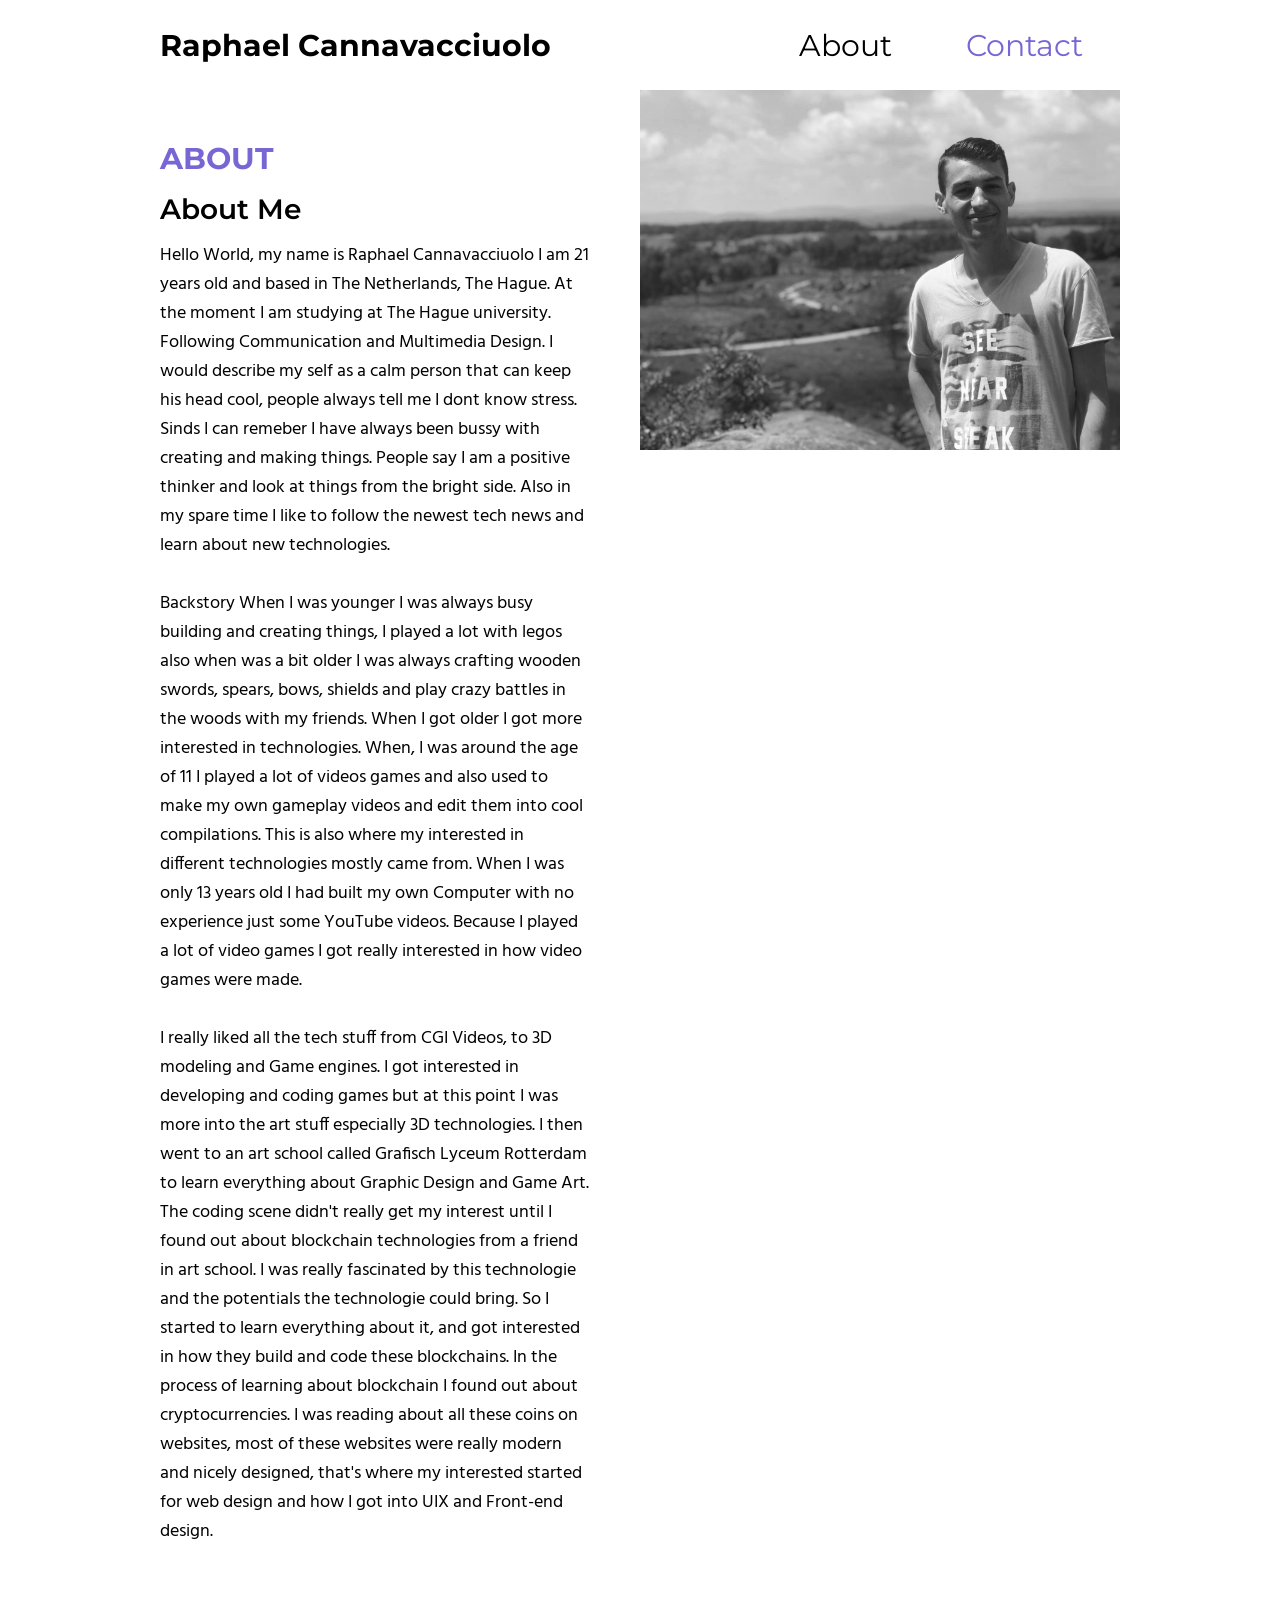
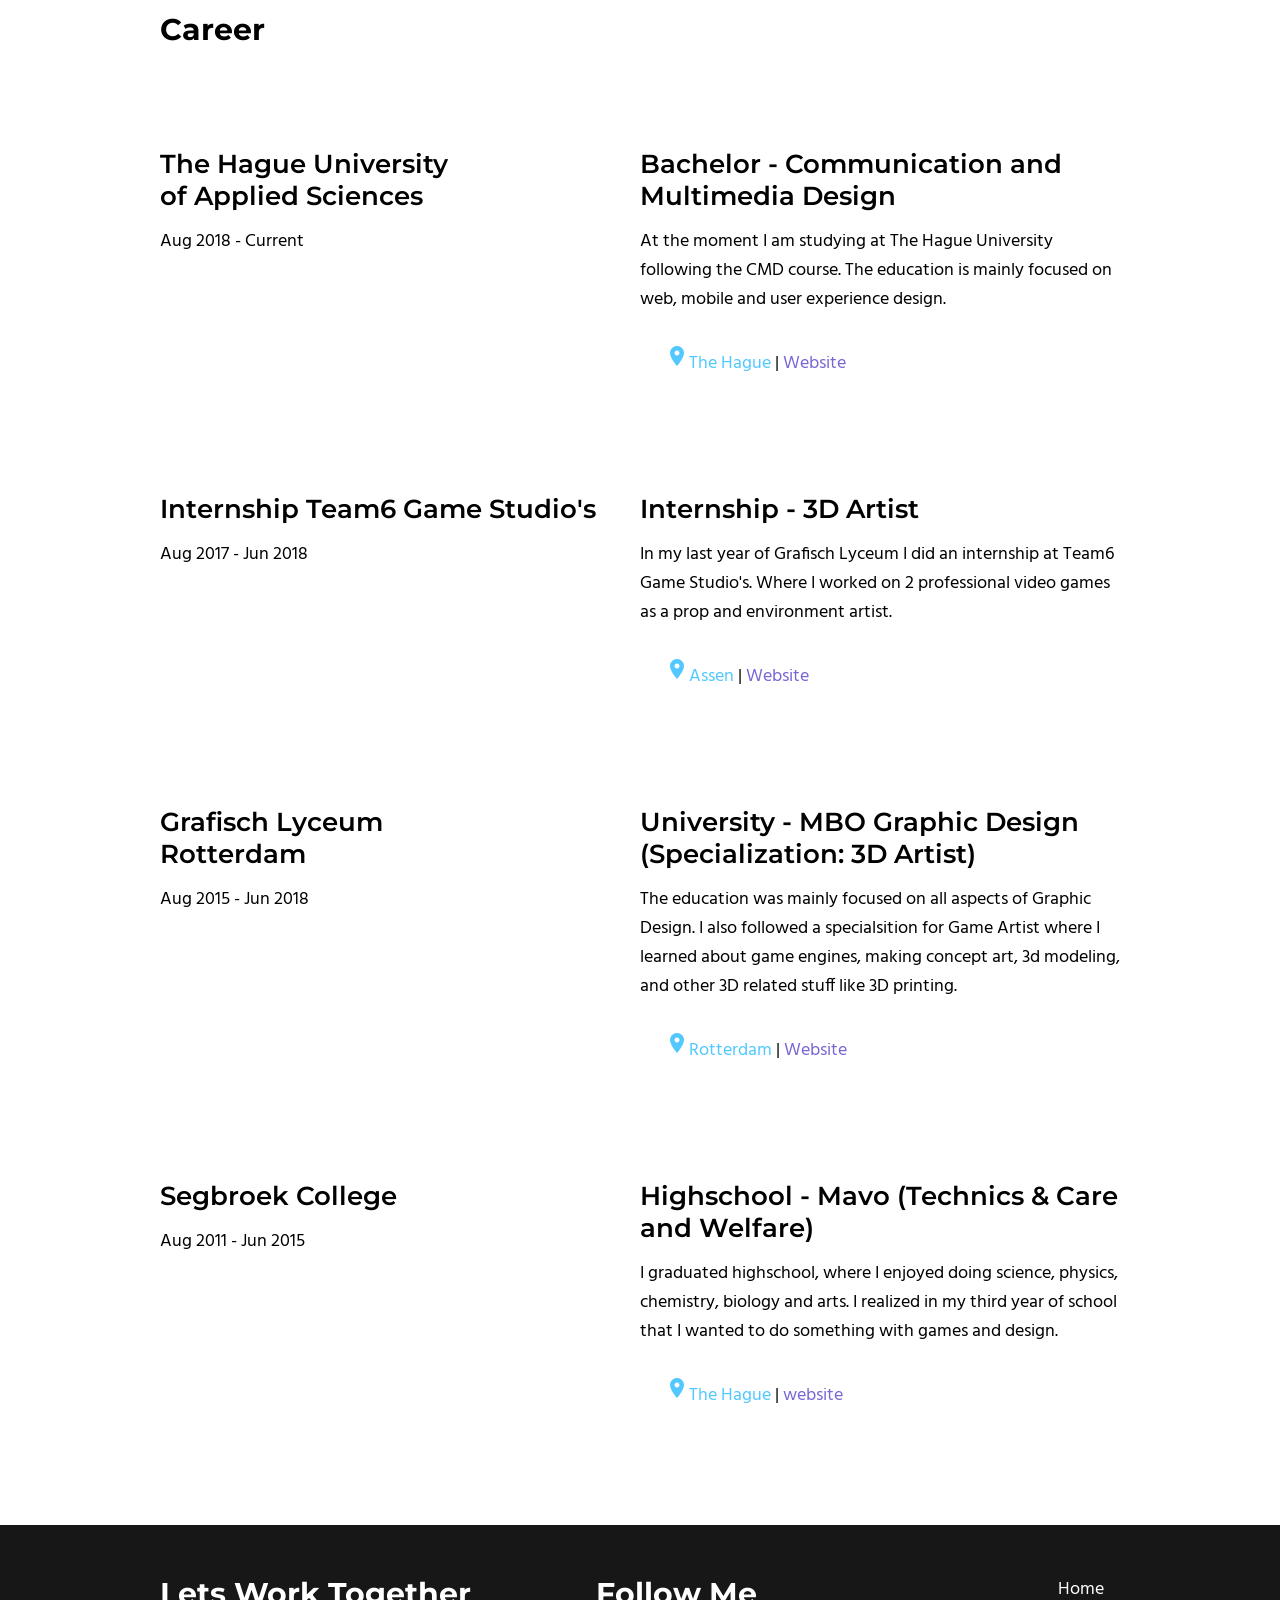
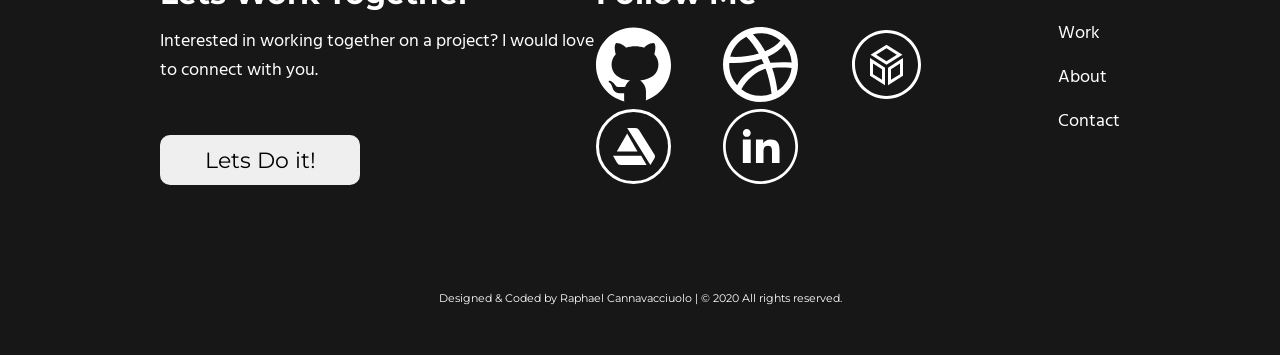
==== about.html @ 2ad9cbbb "adding alt img text seo" ====
<!DOCTYPE html>
<html lang="en">
  <head>
    <meta charset="UTF-8" />
    <meta name="viewport" content="width=device-width, initial-scale=1.0" />
    <title>About Me</title>
    <link rel="stylesheet" type="text/css" href="home.css" />
    <link
      href="https://fonts.googleapis.com/icon?family=Material+Icons"
      rel="stylesheet"
    />
  </head>
  <body>
    <div class="content">
      <!-- Header Section -->
      <header>
        <nav class="main-nav">
          <div class="logo">
            <h1><a href="index.html">Raphael Cannavacciuolo</a></h1>
          </div>
          <ul class="nav-links">
            <li><a href="work.html" hidden>Work</a></li>
            <li><a href="about.html">About</a></li>
            <li><a class="pcolor" href="contact.html">Contact</a></li>
          </ul>
          <div class="burger">
            <div class="line1"></div>
            <div class="line2"></div>
            <div class="line3"></div>
          </div>
        </nav>
      </header>
      <main id="about">
        <section class="project">
          <div class="project-container">
            <div class="b1 project-info">
              <h2 class="pcolor">ABOUT</h2>
              <h3>About Me</h3>
              <p>
                Hello World, my name is Raphael Cannavacciuolo I am 21 years old
                and based in The Netherlands, The Hague. At the moment I am
                studying at The Hague university. Following Communication and
                Multimedia Design. I would describe my self as a calm person
                that can keep his head cool, people always tell me I dont know
                stress. Sinds I can remeber I have always been bussy with
                creating and making things. People say I am a positive thinker
                and look at things from the bright side. Also in my spare time I
                like to follow the newest tech news and learn about new
                technologies.<br />
                <br />
                Backstory When I was younger I was always busy building and
                creating things, I played a lot with legos also when was a bit
                older I was always crafting wooden swords, spears, bows, shields
                and play crazy battles in the woods with my friends. When I got
                older I got more interested in technologies. When, I was around
                the age of 11 I played a lot of videos games and also used to
                make my own gameplay videos and edit them into cool
                compilations. This is also where my interested in different
                technologies mostly came from. When I was only 13 years old I
                had built my own Computer with no experience just some YouTube
                videos. Because I played a lot of video games I got really
                interested in how video games were made.<br />
                <br />
                I really liked all the tech stuff from CGI Videos, to 3D
                modeling and Game engines. I got interested in developing and
                coding games but at this point I was more into the art stuff
                especially 3D technologies. I then went to an art school called
                Grafisch Lyceum Rotterdam to learn everything about Graphic
                Design and Game Art. The coding scene didn't really get my
                interest until I found out about blockchain technologies from a
                friend in art school. I was really fascinated by this
                technologie and the potentials the technologie could bring. So I
                started to learn everything about it, and got interested in how
                they build and code these blockchains. In the process of
                learning about blockchain I found out about cryptocurrencies. I
                was reading about all these coins on websites, most of these
                websites were really modern and nicely designed, that's where my
                interested started for web design and how I got into UIX and
                Front-end design.
              </p>
            </div>
            <div class="b2">
              <img
                class="project-img"
                src="Images/portfolio_img.jpeg"
                alt="black and white image young men standing in nature"
              />
            </div>
            <div class="b3 project-info">
              <h2 class="h2-career">Career</h2>
            </div>
            <div class="b0"></div>

            <div class="career-box">
              <h4>
                The Hague University<br />
                of Applied Sciences
              </h4>
              <p>Aug 2018 - Current</p>
            </div>

            <div class="career-box">
              <h4>Bachelor - Communication and Multimedia Design</h4>
              <p>
                At the moment I am studying at The Hague University following
                the CMD course. The education is mainly focused on web, mobile
                and user experience design.
              </p>
              <p>
                <span class="career-location"
                  ><i class="medium material-icons">location_on</i>The
                  Hague</span
                >
                |
                <a
                  href="https://www.thehagueuniversity.com/"
                  class="career-links"
                  >Website</a
                >
              </p>
            </div>

            <div class="career-box">
              <h4>
                Internship Team6 Game Studio's
              </h4>
              <p>Aug 2017 - Jun 2018</p>
            </div>

            <div class="career-box">
              <h4>Internship - 3D Artist</h4>
              <p>
                In my last year of Grafisch Lyceum I did an internship at Team6
                Game Studio's. Where I worked on 2 professional video games as a
                prop and environment artist.
              </p>
              <p>
                <span class="career-location"
                  ><i class="medium material-icons">location_on</i>Assen</span
                >
                |
                <a href="http://web.team6-games.com/site/" class="career-links"
                  >Website</a
                >
              </p>
            </div>

            <div class="career-box">
              <h4>
                Grafisch Lyceum<br />
                Rotterdam
              </h4>
              <p>Aug 2015 - Jun 2018</p>
            </div>

            <div class="career-box">
              <h4>
                University - MBO Graphic Design (Specialization: 3D Artist)
              </h4>
              <p>
                The education was mainly focused on all aspects of Graphic
                Design. I also followed a specialsition for Game Artist where I
                learned about game engines, making concept art, 3d modeling, and
                other 3D related stuff like 3D printing.
              </p>
              <p>
                <span class="career-location"
                  ><i class="medium material-icons">location_on</i
                  >Rotterdam</span
                >
                |
                <a href="https://www.glr.nl/" class="career-links">Website</a>
              </p>
            </div>

            <div class="career-box">
              <h4>
                Segbroek College
              </h4>
              <p>Aug 2011 - Jun 2015</p>
            </div>

            <div class="career-box">
              <h4>Highschool - Mavo (Technics & Care and Welfare)</h4>
              <p>
                I graduated highschool, where I enjoyed doing science, physics,
                chemistry, biology and arts. I realized in my third year of
                school that I wanted to do something with games and design.
              </p>
              <p>
                <span class="career-location"
                  ><i class="medium material-icons">location_on</i>The
                  Hague</span
                >
                |
                <a href="https://www.segbroek.nl/" class="career-links"
                  >website</a
                >
              </p>
            </div>
          </div>
        </section>
      </main>
    </div>
    <!-- Footer Section -->
    <footer>
      <div class="footer-container">
        <div class="footer-contact ftbox">
          <h2>Lets Work Together</h2>
          <p>
            Interested in working together on a project? I would love to connect
            with you.
          </p>
          <a href="contact.html"
            ><button class="footer-btn">Lets Do it!</button></a
          >
        </div>

        <div class="footer-socials ftbox">
          <h2 class="h2-margin-ft">Follow Me</h2>
          <a href="https://github.com/Qurka"
            ><img
              src="Images/Icons/github-1.svg"
              alt="black cat github icon round white outline "
          /></a>
          <a href="https://dribbble.com/qurka"
            ><img
              src="Images/Icons/dribbble-icon.svg"
              alt="basketball dribble icon round white "
          /></a>
          <a href="https://sketchfab.com/Qurka"
            ><img
              src="Images/Icons/sketchfab.svg"
              alt="three dimensional cube sketchfab icon round white"
          /></a>
          <a href="https://www.artstation.com/raphaelcannavacciuolo"
            ><img
              src="Images/Icons/artstation-circkel.svg"
              alt="triangle artstaion icon round white"
          /></a>
          <a href="https://www.linkedin.com/in/raphael-c-0a0646143/"
            ><img
              src="Images/Icons/linkedin-round-line.svg"
              alt="linkdin icon round white"
          /></a>
        </div>

        <nav class="footer-nav ftbox">
          <ul class="nav-links-footer">
            <li><a href="index.html">Home</a></li>
            <li><a href="work.html">Work</a></li>
            <li><a href="about.html">About</a></li>
            <li><a href="contact.html">Contact</a></li>
          </ul>
        </nav>
      </div>
      <div class="footer-bottom">
        <span class="credit"
          >Designed & Coded by Raphael Cannavacciuolo | © 2020 All rights
          reserved.</span
        >
      </div>
    </footer>
    <script src="script.js"></script>
  </body>
</html>
---- home.css ----
/* Typography */
@import url("https://fonts.googleapis.com/css2?family=Montserrat:wght@600;700&display=swap");
@import url("https://fonts.googleapis.com/css2?family=Hind&display=swap");

/* Main Styles */
* {
  font-size: 62.5%;
  margin: 0;
  padding: 0;
  box-sizing: border-box;
}

h1 {
  font-size: 4.8rem;
  font-family: "Montserrat";
  font-weight: bold;
}

h2 {
  font-size: 3rem;
  font-family: "Montserrat";
  font-weight: bold;
}

h3 {
  font-size: 2.8rem;
  margin-top: 1.5rem;
  font-family: "Montserrat";
  font-weight: 600;
}

h4 {
  font-size: 2.6rem;
  font-family: "Montserrat";
  font-weight: 600;
}

h5 {
  font-size: 2.4rem;
  font-family: "Hind";
  font-weight: 600;
}

p {
  font-size: 1.8rem;
  font-family: "Hind";
  margin-top: 1.5rem;
  padding-bottom: 5rem;
}

a {
  font-size: 3rem;
  text-decoration: none;
  color: black;
}

li {
  font-size: 1.8rem;
  list-style: none;
  margin: 1.5rem 0;
}

.content {
  width: 75%;
  margin: auto;
}

.pcolor {
  color: #7866d5;
}

.under-title {
  font-family: "Hind";
  font-size: 2.6rem;
  font-weight: normal;
}
/* Icons */
.tiny {
  font-size: 1rem;
}

.small {
  font-size: 2rem;
}

.medium {
  font-size: 4rem;
}

.large {
  font-size: 6rem;
}

i {
  margin: 0 0 0 2.5rem;
}

.section-title {
  text-align: center;
  color: #7866d5;
  margin-bottom: 5rem;
}

.btn-on {
  cursor: pointer;
}

.btn-off {
  opacity: 0.5;
}
/* CSS Grid boxes */
.box0 {
  grid-area: nav;
}

.box1 {
  grid-area: intro;
  display: flex;
  flex-direction: column;
  justify-content: center;
  height: 80vh;
}

.box1 span {
  font-size: 3.2rem;
}
.box2 {
  grid-area: work;
}
.box3 {
  grid-area: skills;
}

.grid-container {
  display: grid;
  grid-template-columns: 1fr;
  grid-template-rows: auto;
  grid-template-areas:
    "nav"
    "intro"
    "work"
    "skills";
}

/* Header section */
.logo h1 {
  font-size: 3rem;
}
.main-nav {
  display: flex;
  justify-content: space-between;
  align-items: center;
  min-height: 10vh;
  width: 100%;
  font-family: "Montserrat";
}

.nav-links {
  display: flex;
  justify-content: space-around;
  width: 45%;
}

.burger {
  display: none;
}

.burger div {
  width: 25px;
  height: 3px;
  background-color: #171717;
  margin: 0.5rem;
  transition: all 0.3s ease;
}

.hero-img {
  position: absolute;
  opacity: 0.7;
  right: 0;
  z-index: -1;
}

.about-btn {
  margin-top: 5rem;
  width: 100%;
}
/* Gallery Grid */
.gallery-container {
  display: grid;
  grid-template-columns: 1fr 1fr;
  grid-template-rows: auto;
  grid-template-areas:
    "row1 row2"
    "row3 row4"
    "row5 row6";
  margin-bottom: 25rem;
  grid-gap: 5rem;
}

.gallery-container img {
  width: 100%;
  height: auto;
}

.gallery-container h2 {
  font-weight: 600;
  margin-top: 1.5rem;
}

.work1 {
  grid-area: row1;
}

.work2 {
  grid-area: row2;
}

.work3 {
  grid-area: row3;
}

.work4 {
  grid-area: row4;
}

.work5 {
  grid-area: row5;
}

.work6 {
  grid-area: row6;
}

/* Skills section */
.skills-container {
  display: flex;
  justify-content: space-between;
  margin-bottom: 5rem;
}

.skills-container h2 {
  font-weight: 600;
}

.skills-container li {
  font-family: "Hind";
  font-size: 1.8rem;
}
/* Footer Section */
footer {
  background-color: #171717;
  bottom: 0px;
  width: 100%;
  color: white;
  display: flex;
  flex-direction: column;
  align-items: center;
}

.footer-container {
  display: flex;
  align-content: center;
  justify-content: space-between;
  width: 75%;
}

.ftbox {
  margin-top: 5rem;
  margin-bottom: 5rem;
}

.footer-contact button {
  height: 5rem;
  width: 20rem;
  font-size: 2.2rem;
  border-radius: 10px;
  font-family: "Montserrat";
  border: none;
  cursor: pointer;
}

.footer-btn:hover {
  background-color: #7866d5;
  color: white;
}

.footer-socials P {
  margin-top: 0rem;
}

.footer-socials img {
  width: 7.5rem;
  height: 7.5rem;
  margin: 0 5rem 0 0;
}

.h2-margin-ft {
  margin-bottom: 1.5rem;
}

.footer-nav li {
  margin-top: 0rem;
}

.nav-links-footer a {
  color: white;
  font-size: 1.8rem;
  font-family: "Hind";
}

.footer-bottom {
  display: flex;
  justify-content: center;
  font-size: 1.8rem;
  font-family: "Montserrat";
  margin-top: 5rem;
  padding-bottom: 5rem;
  width: 90%;
  text-align: center;
}

/* Project-section */
.project {
  margin-bottom: 5rem;
}

.project p {
  padding-bottom: 1.5rem;
}

.project-container {
  display: grid;
  grid-template-columns: 1fr 1fr;
  grid-template-rows: auto;
  grid-template-areas:
    "b1 b2"
    "b3 b0"
    "b4 b5"
    "b6 b7";
}

.project-info {
  width: 100%;
  padding-right: 5rem;
}
.project-info h2 {
  margin-top: 5rem;
}

.p2-link a {
  font-size: 1.8rem;
  color: #7866d5;
}

.i2 {
  display: flex;
  justify-content: space-between;
}

.i3 {
  display: flex;
}

.project-img {
  width: 100%;
  height: auto;
}

.project-imgsp {
  width: 100%;
  height: auto;
  margin-top: 14rem;
}

.project-icons {
  width: 75px;
  height: 75px;
  margin-right: 5rem;
}

.project-btn button {
  height: 5rem;
  width: 20rem;
  font-size: 2rem;
  border-radius: 10px;
  font-family: "Montserrat";
  background-color: #171717;
  color: white;
  margin-top: 5rem;
}

.project-info p {
  margin-bottom: 1.5rem;
  padding-bottom: 0rem;
}

/* Process section */
.process-img {
  width: 100%;
  height: auto;
}

.process-img2 {
  width: 100%;
  height: auto;
  margin-left: 2.5rem;
}

/* Design Section */
.d-hifi {
  display: flex;
}

.design-info {
  display: flex;
}

design-img {
  width: 100%;
  height: auto;
}

.design-img2 {
  width: 100%;
  height: auto;
}

.design-img3 {
  width: 100%;
  height: auto;
}

.d-margin {
  margin-top: 5rem;
}

.project-box {
  margin-top: 5rem;
  margin-bottom: 5rem;
}

iframe {
  margin-top: 1.5rem;
  height: 80rem;
  margin-bottom: 5rem;
}

/* About section */
.h2-career {
  margin-top: 5rem;
  margin-bottom: 5rem;
}

.career-box {
  margin-top: 5rem;
  margin-bottom: 5rem;
}

.career-links {
  font-size: 1.8rem;
  color: #7866d5;
}

.career-location {
  color: rgb(82, 200, 255);
  font-size: 1.8rem;
}

/* Contact page Section */
.i-contact {
  margin: 0rem;
  margin-right: 1.5rem;
}

form {
  font-size: 2rem;
  font-family: "Montserrat";
  margin-top: 5rem;
  margin-bottom: 5rem;
}
/* Style inputs with type="text", select elements and textareas */
input[type="text"],
input[type="email"],
select,
textarea {
  width: 100%; /* Full width */
  padding: 12px; /* Some padding */
  border: 1px solid #ccc; /* Gray border */
  border-radius: 4px; /* Rounded borders */
  box-sizing: border-box; /* Make sure that padding and width stays in place */
  margin-top: 6px; /* Add a top margin */
  margin-bottom: 16px; /* Bottom margin */
  resize: vertical; /* Allow the user to vertically resize the textarea (not horizontally) */
  font-family: "Arial";
}

/* Style the submit button with a specific background color etc */
input[type="submit"] {
  background-color: #7866d5;
  color: white;
  padding: 12px 20px;
  border: none;
  border-radius: 4px;
  cursor: pointer;
}

/* When moving the mouse over the submit button, add a darker green color */
input[type="submit"]:hover {
  background-color: #7866d5;
}

/* Add a background color and some padding around the form */
.container {
  border-radius: 5px;
  background-color: #f2f2f2;
  padding: 20px;
}

.fnt-weight {
  font-weight: 600;
  font-size: 1.6rem;
}

.contact-info a {
  font-size: 1.8rem;
}

@media only screen and (max-width: 568px) {
  /* Main Styles */
  html,
  body {
    overflow-x: hidden;
  }

  .hero-img {
    display: none;
  }

  .content {
    width: 95%;
  }

  h2 {
    font-size: 1.7rem;
  }

  h3 {
    font-size: 1.5rem;
    margin-top: 1.5rem;
    text-align: center;
  }

  h4 {
    font-size: 1.7rem;
  }

  .about-btn {
    text-align: unset;
  }

  p {
    font-size: 1.6rem;
    font-family: "Hind";
    margin-top: 1.5rem;
    padding-bottom: 2.5rem;
  }

  .under-title {
    font-size: 1.5rem;
  }

  .section-title {
    margin-bottom: 2.5rem;
  }

  /* Header section */
  .logo a {
    font-size: 1.9rem;
  }

  .nav-links {
    position: fixed;
    right: 0;
    height: 90vh;
    top: 10vh;
    display: flex;
    flex-direction: column;
    align-items: center;
    width: 100%;
    transform: translateX(100%);
    transition: transform 0.5s ease-in;
    background-color: white;
  }

  .nav-links a {
    font-size: 1.9rem;
  }

  .nav-links li {
    opacity: 0;
  }

  .burger {
    display: block;
  }
  .box1 {
    height: 40vh;
  }
  .intro span {
    font-size: 1.9rem;
  }

  .about-btn a {
    font-size: 1.5rem;
  }

  /* Work Gallery Grid */
  .gallery-container {
    display: grid;
    grid-template-columns: 1fr;
    grid-template-rows: auto;
    grid-template-areas:
      "row1"
      "row2"
      "row3"
      "row4"
      "row5"
      "row6";
    margin-bottom: 0rem;
  }

  .work2 {
    margin-left: 0rem;
  }

  .work4 {
    margin-left: 0rem;
  }

  .work6 {
    margin-left: 0rem;
  }

  .gallery {
    margin-bottom: 2.5rem;
  }

  /* skills section */
  .skills-container {
    display: grid;
    grid-template-columns: 1fr;
    grid-template-rows: auto;
    grid-template-areas:
      "skill-bx1"
      "skill-bx2"
      "skill-bx3";
    text-align: center;
  }

  .skill-bx2 {
    margin-top: 5rem;
    margin-bottom: 5rem;
  }

  .skills-container p {
    padding-bottom: 2.5rem;
  }

  .skills-container li {
    font-size: 1.6rem;
  }

  /* Footer section */
  .footer-container {
    display: grid;
    grid-template-columns: 1fr;
    grid-template-rows: auto;
    grid-template-areas:
      "footer-contact"
      "footer-socials"
      "footer-nav";
    text-align: center;
  }

  .footer-socials img {
    width: 5rem;
    height: 5rem;
    margin: 1rem;
  }

  .h2-margin-ft {
    margin-bottom: 1.5rem;
  }

  .ftbox {
    margin-top: 5rem;
    margin-bottom: 0rem;
  }

  .nav-links-footer a {
    font-size: 1.6rem;
  }

  /* About page section */
  .project-info {
    width: 95%;
    padding-right: 0rem;
  }

  .project-info h3 {
    text-align: unset;
  }

  .project-container {
    display: grid;
    grid-template-columns: 1fr;
    grid-template-rows: auto;
    grid-template-areas:
      "b1"
      "b2"
      "b3"
      "b0"
      "b4"
      "b5"
      "b6"
      "b7";
  }

  .career-box {
    margin-top: 0rem;
    margin-bottom: 2.5rem;
  }

  .h2-career {
    margin-bottom: 5rem;
  }

  .project p {
    padding-bottom: 0rem;
  }

  i {
    margin: 0 1rem 0 0;
  }

  /* Contact page section */
  .fnt-weight {
    font-weight: 600;
    font-size: 1.6rem;
  }

  /* PROJECTS SECTION */
  h5 {
    font-size: 1.5rem;
  }
  .process-img2 {
    margin-left: 0rem;
  }

  .project-icons {
    width: 5rem;
    height: 5rem;
    margin-right: 0rem;
  }
  .project-btn {
    display: flex;
    justify-content: center;
  }

  .project-btn a {
    width: 90%;
  }

  .project-btn button {
    height: 5rem;
    width: 100%;
    font-size: 1.6rem;
    border-radius: 10px;
    font-family: "Montserrat";
    background-color: #171717;
    color: white;
    margin-top: 2.5rem;
  }

  .i2 {
    display: inline-block;
  }

  .i3 {
    display: flex;
    justify-content: space-around;
  }

  .b2 {
    margin-top: 2.5rem;
  }

  iframe {
    height: 40rem;
  }
}

@media only screen and (min-width: 569px) and (max-width: 1025px) {
  /* Main Styles */
  .content {
    width: 90%;
  }

  h2 {
    font-size: 2.2rem;
  }

  h3 {
    font-size: 2rem;
    margin-top: 1.5rem;
  }

  h4 {
    font-size: 1.8rem;
  }

  .about-btn {
    text-align: unset;
  }

  .about-btn a {
    font-size: 2rem;
  }

  p {
    font-size: 1.8rem;
    font-family: "Hind";
    margin-top: 1.5rem;
    padding-bottom: 2.5rem;
  }

  .under-title {
    font-size: 1.8rem;
  }

  .section-title {
    margin-bottom: 2.5rem;
    margin-top: 5rem;
  }

  /* Header section */
  .logo h1 {
    font-size: 2.4rem;
  }

  .hero-img {
    position: absolute;
    opacity: 0.7;
    z-index: -1;
    right: 0;
  }

  .box1 span {
    font-size: 2.4rem;
  }

  .nav-links {
    position: fixed;
    right: 0;
    height: 90vh;
    top: 10vh;
    display: flex;
    flex-direction: column;
    align-items: center;
    width: 100%;
    transform: translateX(100%);
    transition: transform 0.5s ease-in;
    background-color: white;
  }

  .nav-links a {
    font-size: 3rem;
  }

  .nav-links li {
    opacity: 0;
  }

  .burger {
    display: block;
  }

  .box1 {
    height: 90vh;
  }

  /* Work Gallery Grid */
  .gallery-container {
    display: grid;
    grid-template-columns: 1fr;
    grid-template-rows: auto;
    grid-template-areas:
      "row1"
      "row2"
      "row3"
      "row4"
      "row5"
      "row6";
    margin-bottom: 0rem;
  }

  .work2 {
    margin-left: 0rem;
  }

  .work4 {
    margin-left: 0rem;
  }

  .work6 {
    margin-left: 0rem;
  }

  .gallery {
    margin-bottom: 2.5rem;
  }

  /* skills section */
  .skills-container {
    display: grid;
    grid-template-columns: 1fr;
    grid-template-rows: auto;
    grid-template-areas:
      "skill-bx1"
      "skill-bx2"
      "skill-bx3";
    text-align: center;
    margin-bottom: 0rem;
  }

  .skill-bx {
    margin-bottom: 5rem;
  }

  /* Footer section */
  .footer-container {
    display: grid;
    grid-template-columns: 1fr;
    grid-template-rows: auto;
    grid-template-areas:
      "footer-contact"
      "footer-socials"
      "footer-nav";
    text-align: center;
  }

  .footer-socials img {
    width: 7.5rem;
    height: 7.5rem;
    margin: 1rem;
  }

  footer .credit {
    font-size: 1.3rem;
  }

  .project-container {
    display: grid;
    grid-template-columns: 1fr;
    grid-template-rows: auto;
    grid-template-areas:
      "b1"
      "b2"
      "b3"
      "b0"
      "b4"
      "b5"
      "b6"
      "b7";
  }

  .project-btn button {
    margin-bottom: 5rem;
  }
}

.nav-active {
  transform: translateX(0%);
}

@keyframes navLinkFade {
  from {
    opacity: 0;
    transform: translateX(50px);
  }

  to {
    opacity: 1;
    transform: translateX(0px);
  }
}

.toggle .line1 {
  transform: rotate(-45deg) translate(-5px, 6px);
}

.toggle .line2 {
  opacity: 0;
}

.toggle .line3 {
  transform: rotate(45deg) translate(-5px, -6px);
}
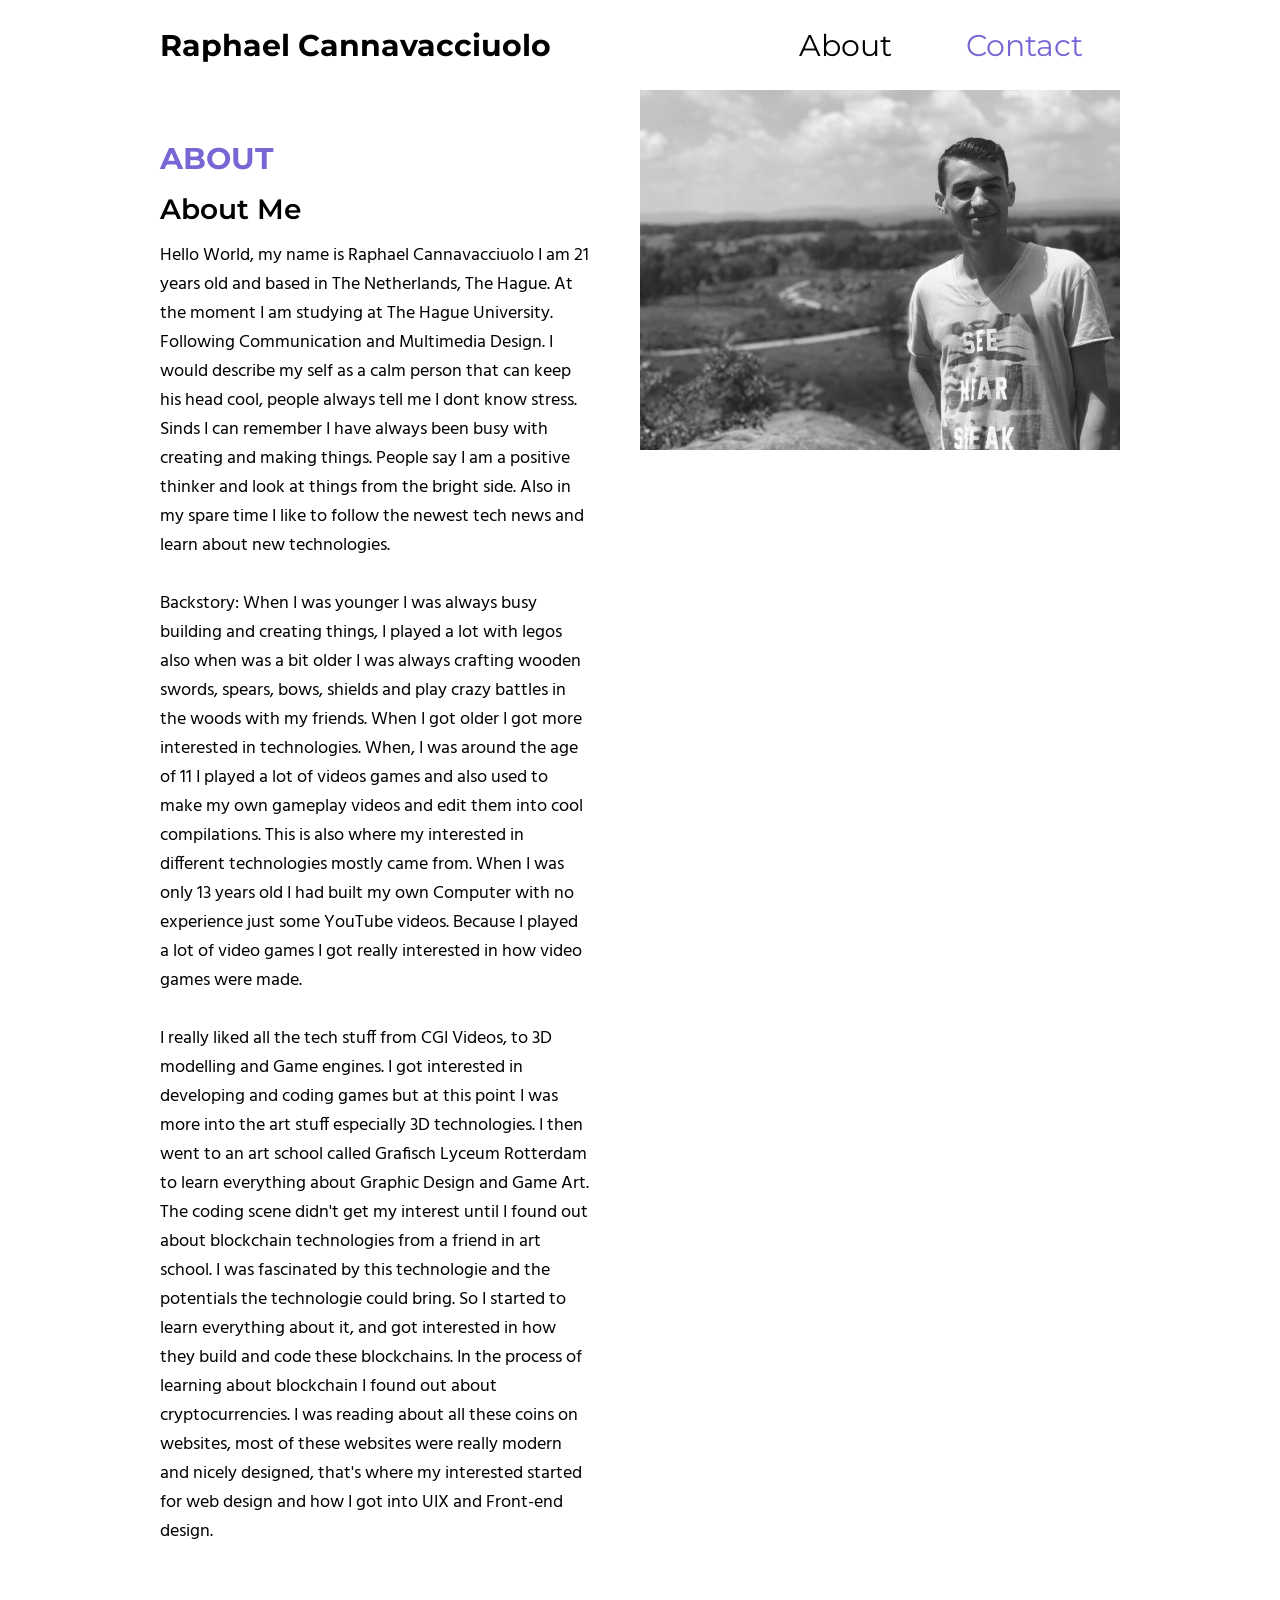
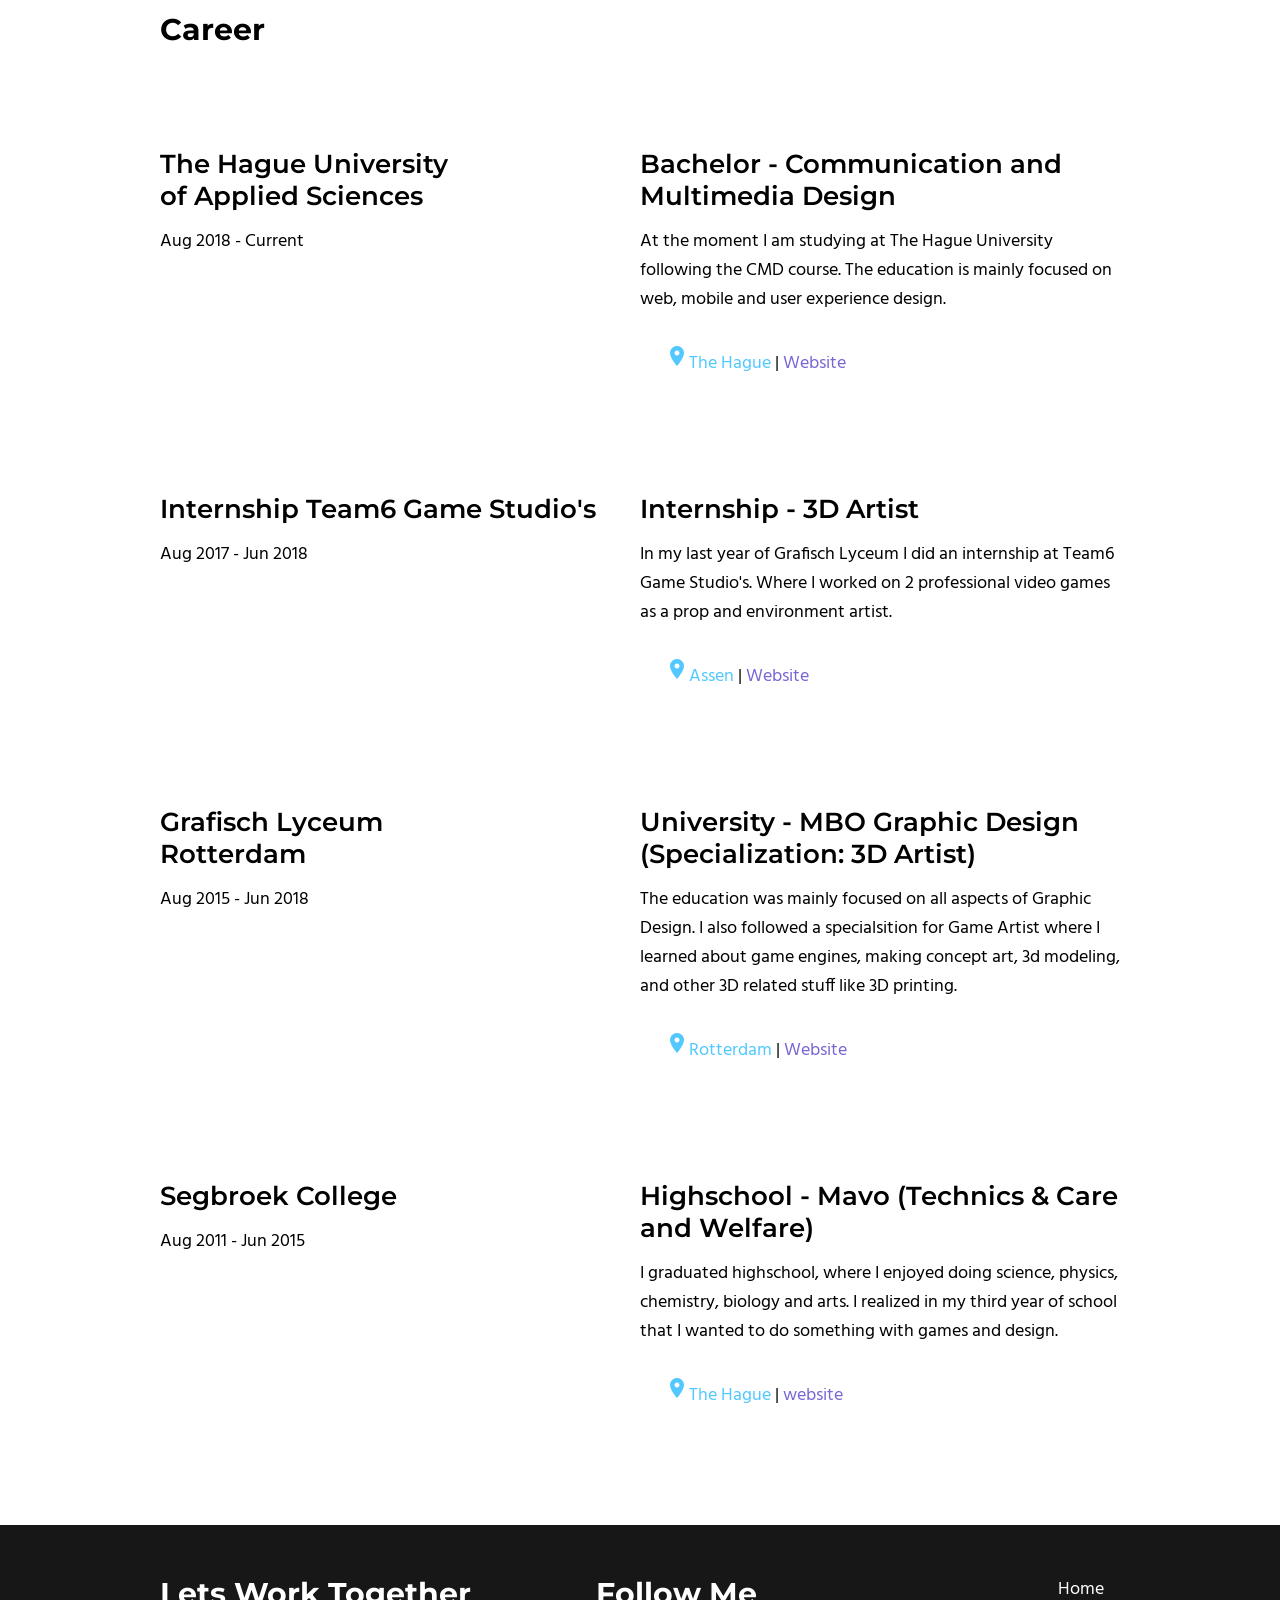
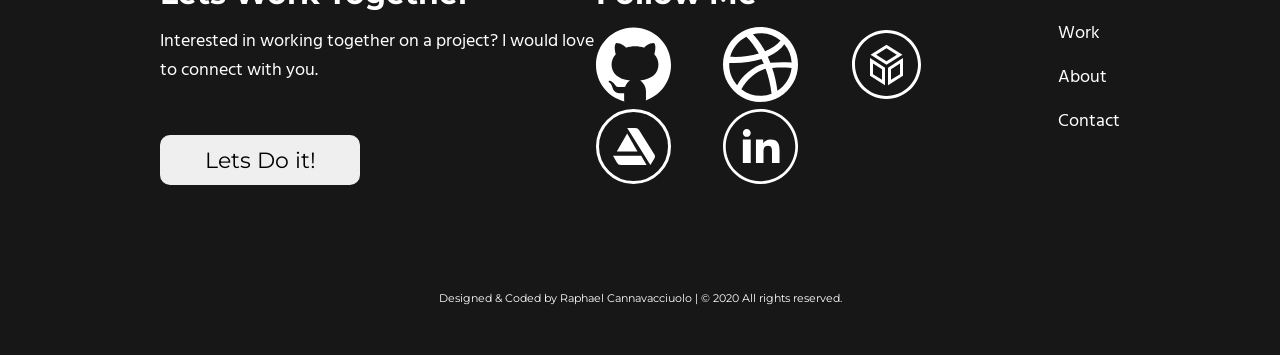
==== commit 2fce00b6: "grammer fixes" ====
--- a/about.html
+++ b/about.html
@@ -39,16 +39,16 @@
               <p>
                 Hello World, my name is Raphael Cannavacciuolo I am 21 years old
                 and based in The Netherlands, The Hague. At the moment I am
-                studying at The Hague university. Following Communication and
+                studying at The Hague University. Following Communication and
                 Multimedia Design. I would describe my self as a calm person
                 that can keep his head cool, people always tell me I dont know
-                stress. Sinds I can remeber I have always been bussy with
+                stress. Sinds I can remember I have always been busy with
                 creating and making things. People say I am a positive thinker
                 and look at things from the bright side. Also in my spare time I
                 like to follow the newest tech news and learn about new
-                technologies.<br />
+                technologies. <br />
                 <br />
-                Backstory When I was younger I was always busy building and
+                Backstory: When I was younger I was always busy building and
                 creating things, I played a lot with legos also when was a bit
                 older I was always crafting wooden swords, spears, bows, shields
                 and play crazy battles in the woods with my friends. When I got
@@ -62,21 +62,21 @@
                 interested in how video games were made.<br />
                 <br />
                 I really liked all the tech stuff from CGI Videos, to 3D
-                modeling and Game engines. I got interested in developing and
+                modelling and Game engines. I got interested in developing and
                 coding games but at this point I was more into the art stuff
                 especially 3D technologies. I then went to an art school called
                 Grafisch Lyceum Rotterdam to learn everything about Graphic
-                Design and Game Art. The coding scene didn't really get my
-                interest until I found out about blockchain technologies from a
-                friend in art school. I was really fascinated by this
-                technologie and the potentials the technologie could bring. So I
-                started to learn everything about it, and got interested in how
-                they build and code these blockchains. In the process of
-                learning about blockchain I found out about cryptocurrencies. I
-                was reading about all these coins on websites, most of these
-                websites were really modern and nicely designed, that's where my
-                interested started for web design and how I got into UIX and
-                Front-end design.
+                Design and Game Art. The coding scene didn't get my interest
+                until I found out about blockchain technologies from a friend in
+                art school. I was fascinated by this technologie and the
+                potentials the technologie could bring. So I started to learn
+                everything about it, and got interested in how they build and
+                code these blockchains. In the process of learning about
+                blockchain I found out about cryptocurrencies. I was reading
+                about all these coins on websites, most of these websites were
+                really modern and nicely designed, that's where my interested
+                started for web design and how I got into UIX and Front-end
+                design.
               </p>
             </div>
             <div class="b2">
--- a/home.css
+++ b/home.css
@@ -159,6 +159,10 @@
   display: flex;
   justify-content: space-around;
   width: 45%;
+}
+
+.nav-links a:hover {
+  color: #7866d5;
 }
 
 .burger {
@@ -308,6 +312,10 @@
   font-family: "Hind";
 }
 
+.nav-links-footer a:hover {
+  color: #7866d5;
+}
+
 .footer-bottom {
   display: flex;
   justify-content: center;
@@ -445,6 +453,19 @@
   margin-bottom: 5rem;
 }
 
+/* Work page section */
+.coming-soon-msg {
+  display: flex;
+  justify-content: center;
+  align-content: center;
+  font-family: "Montserrat";
+  text-align: center;
+  margin-top: 40rem;
+}
+
+.coming-soon-msg a {
+  color: #7866d5;
+}
 /* About section */
 .h2-career {
   margin-top: 5rem;
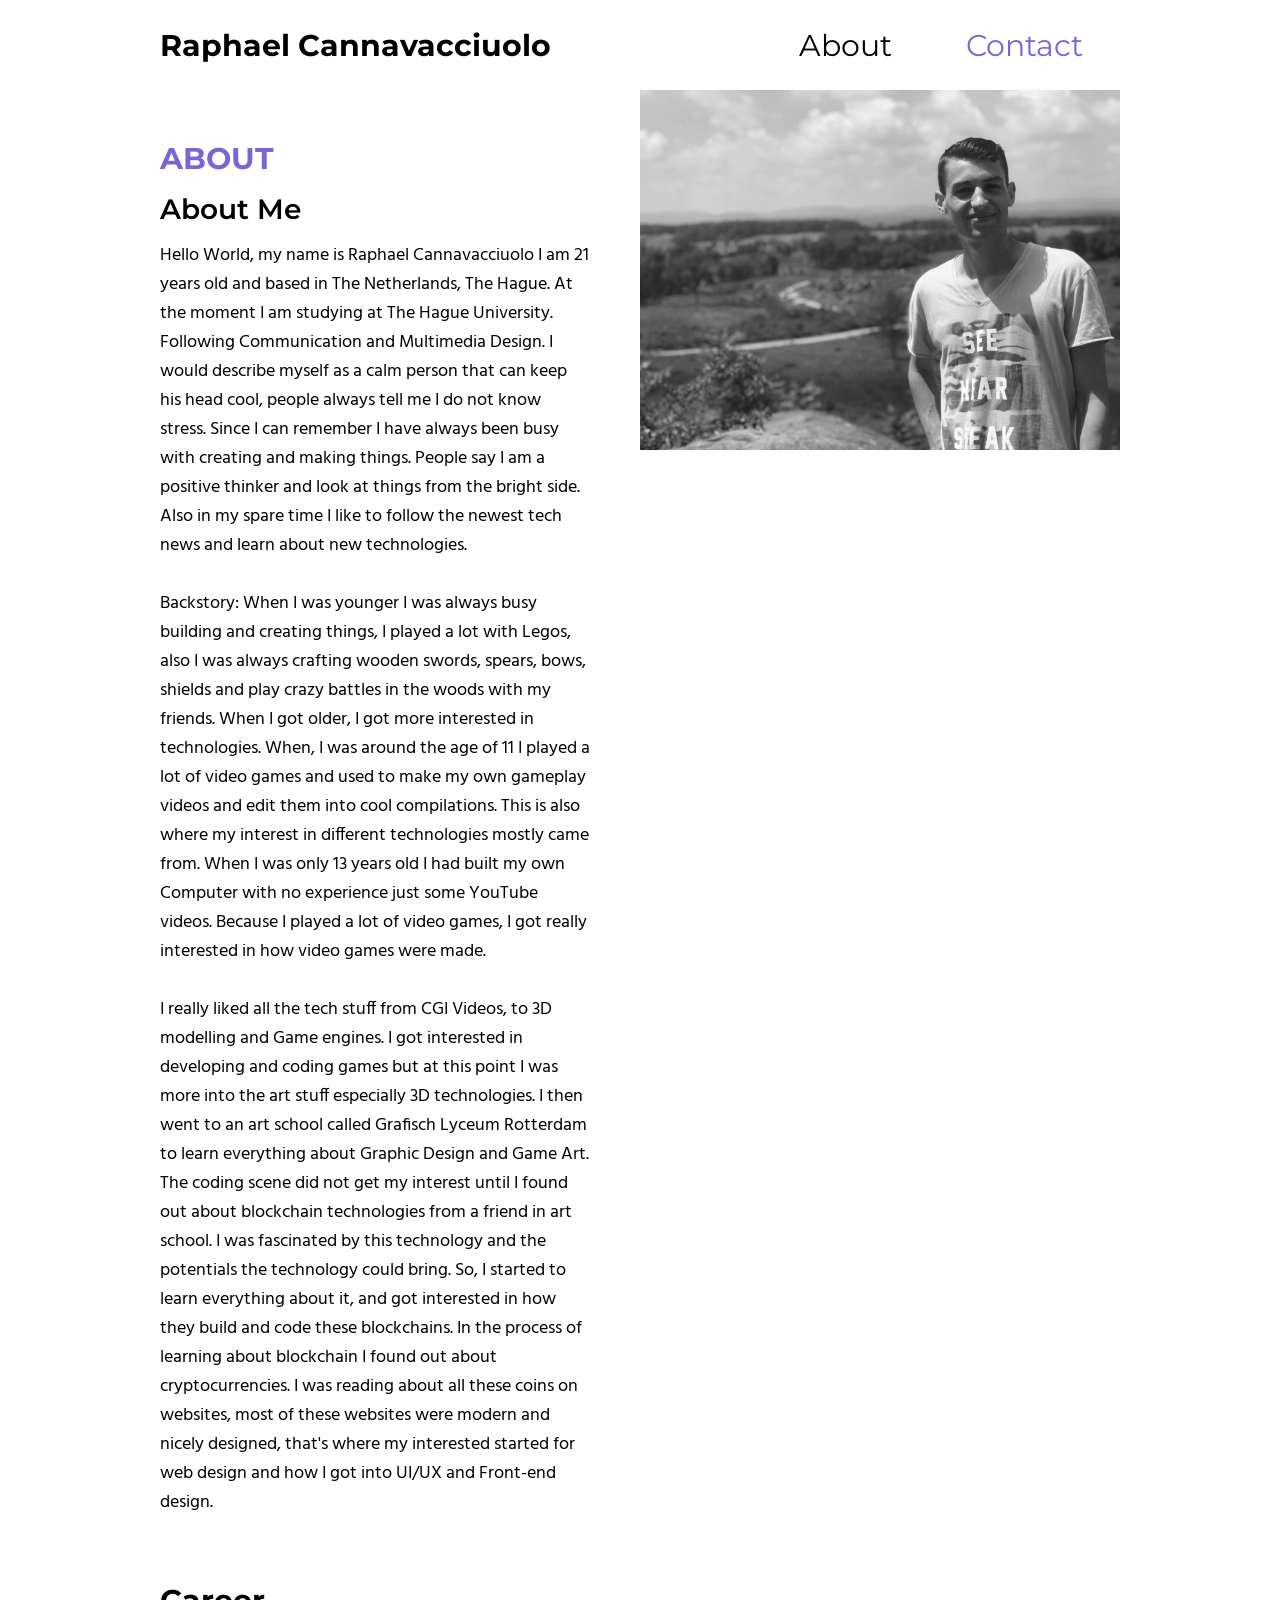
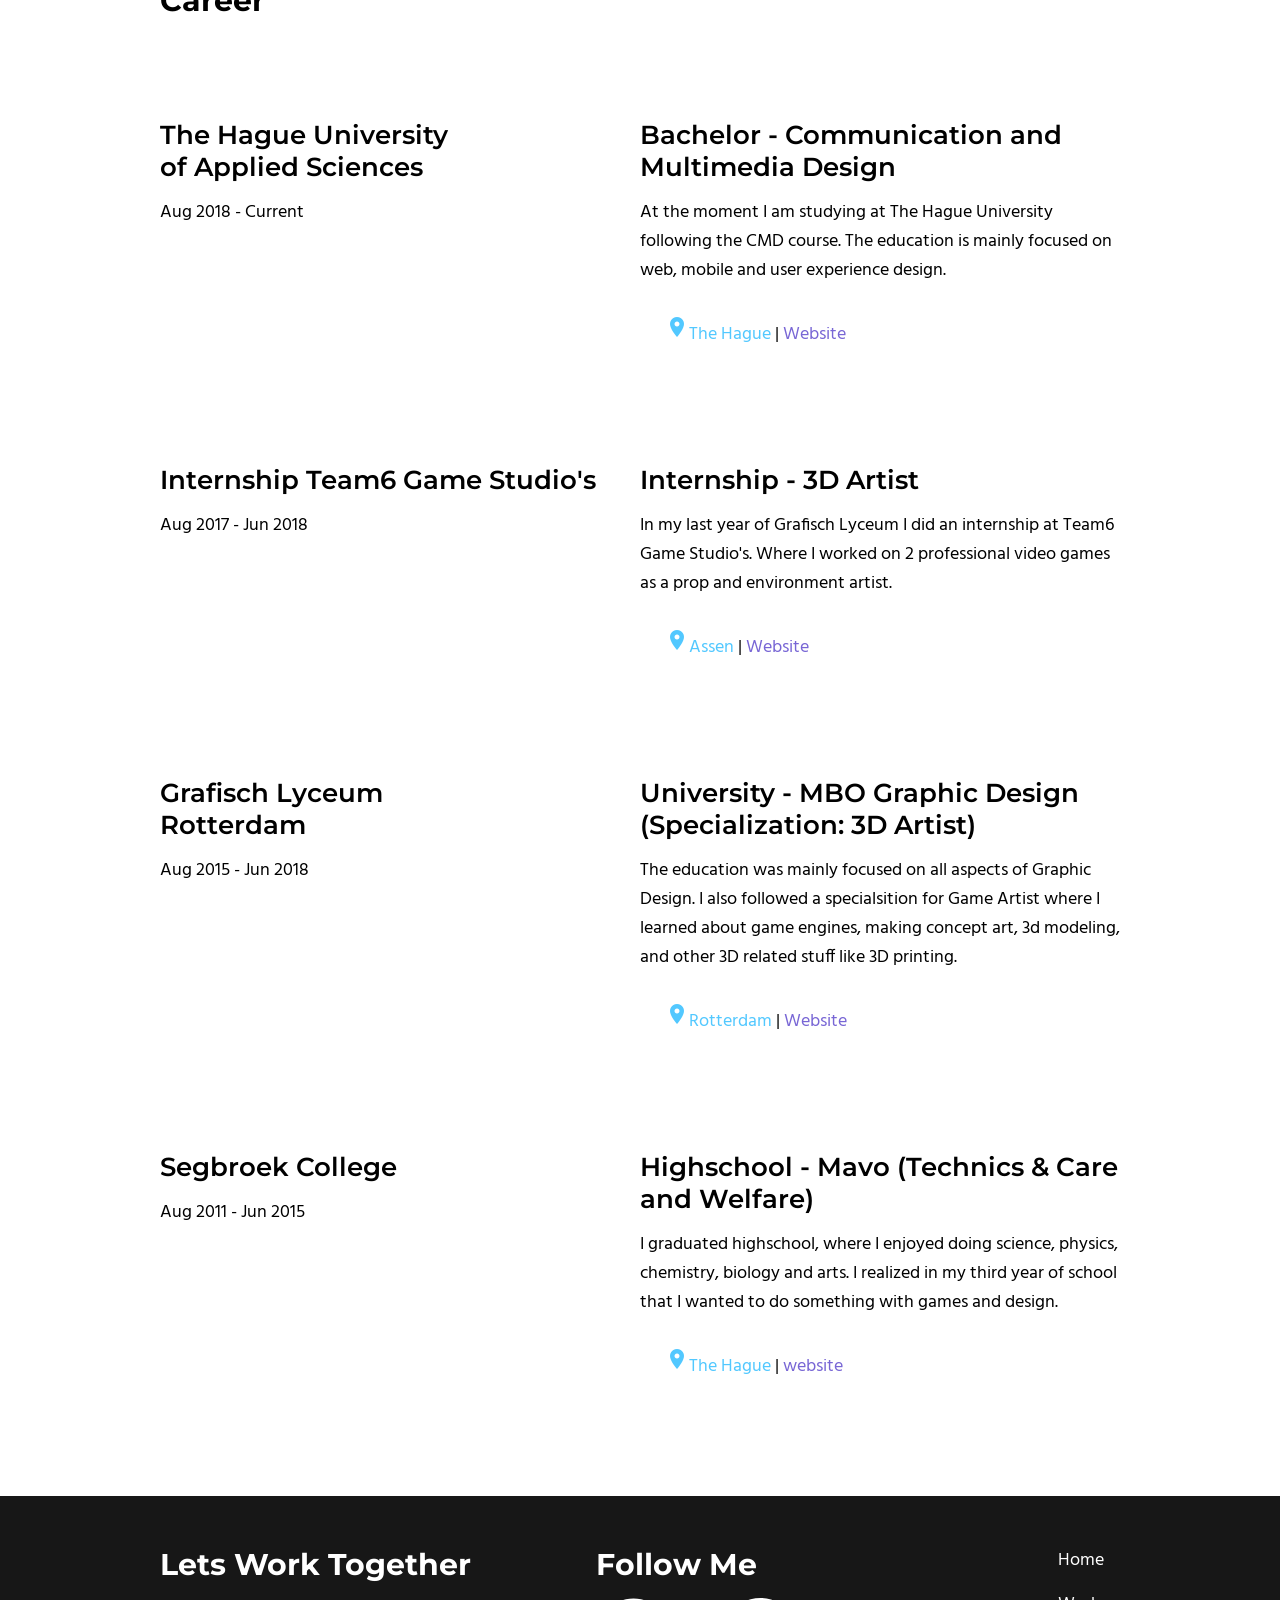
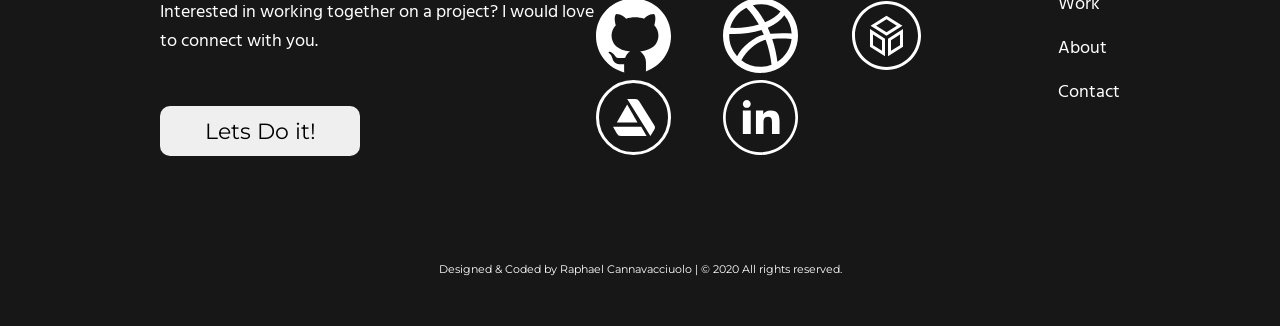
==== commit fce79e92: "update about me" ====
--- a/about.html
+++ b/about.html
@@ -37,46 +37,11 @@
               <h2 class="pcolor">ABOUT</h2>
               <h3>About Me</h3>
               <p>
-                Hello World, my name is Raphael Cannavacciuolo I am 21 years old
-                and based in The Netherlands, The Hague. At the moment I am
-                studying at The Hague University. Following Communication and
-                Multimedia Design. I would describe my self as a calm person
-                that can keep his head cool, people always tell me I dont know
-                stress. Sinds I can remember I have always been busy with
-                creating and making things. People say I am a positive thinker
-                and look at things from the bright side. Also in my spare time I
-                like to follow the newest tech news and learn about new
-                technologies. <br />
+                Hello World, my name is Raphael Cannavacciuolo I am 21 years old and based in The Netherlands, The Hague. At the moment I am studying at The Hague University. Following Communication and Multimedia Design. I would describe myself as a calm person that can keep his head cool, people always tell me I do not know stress. Since I can remember I have always been busy with creating and making things. People say I am a positive thinker and look at things from the bright side. Also in my spare time I like to follow the newest tech news and learn about new technologies. <br />
                 <br />
-                Backstory: When I was younger I was always busy building and
-                creating things, I played a lot with legos also when was a bit
-                older I was always crafting wooden swords, spears, bows, shields
-                and play crazy battles in the woods with my friends. When I got
-                older I got more interested in technologies. When, I was around
-                the age of 11 I played a lot of videos games and also used to
-                make my own gameplay videos and edit them into cool
-                compilations. This is also where my interested in different
-                technologies mostly came from. When I was only 13 years old I
-                had built my own Computer with no experience just some YouTube
-                videos. Because I played a lot of video games I got really
-                interested in how video games were made.<br />
+                Backstory: When I was younger I was always busy building and creating things, I played a lot with Legos, also I was always crafting wooden swords, spears, bows, shields and play crazy battles in the woods with my friends. When I got older, I got more interested in technologies. When, I was around the age of 11 I played a lot of video games and used to make my own gameplay videos and edit them into cool compilations. This is also where my interest in different technologies mostly came from. When I was only 13 years old I had built my own Computer with no experience just some YouTube videos. Because I played a lot of video games, I got really interested in how video games were made.<br />
                 <br />
-                I really liked all the tech stuff from CGI Videos, to 3D
-                modelling and Game engines. I got interested in developing and
-                coding games but at this point I was more into the art stuff
-                especially 3D technologies. I then went to an art school called
-                Grafisch Lyceum Rotterdam to learn everything about Graphic
-                Design and Game Art. The coding scene didn't get my interest
-                until I found out about blockchain technologies from a friend in
-                art school. I was fascinated by this technologie and the
-                potentials the technologie could bring. So I started to learn
-                everything about it, and got interested in how they build and
-                code these blockchains. In the process of learning about
-                blockchain I found out about cryptocurrencies. I was reading
-                about all these coins on websites, most of these websites were
-                really modern and nicely designed, that's where my interested
-                started for web design and how I got into UIX and Front-end
-                design.
+                I really liked all the tech stuff from CGI Videos, to 3D modelling and Game engines. I got interested in developing and coding games but at this point I was more into the art stuff especially 3D technologies. I then went to an art school called Grafisch Lyceum Rotterdam to learn everything about Graphic Design and Game Art. The coding scene did not get my interest until I found out about blockchain technologies from a friend in art school. I was fascinated by this technology and the potentials the technology could bring. So, I started to learn everything about it, and got interested in how they build and code these blockchains. In the process of learning about blockchain I found out about cryptocurrencies. I was reading about all these coins on websites, most of these websites were modern and nicely designed, that's where my interested started for web design and how I got into UI/UX and Front-end design.
               </p>
             </div>
             <div class="b2">
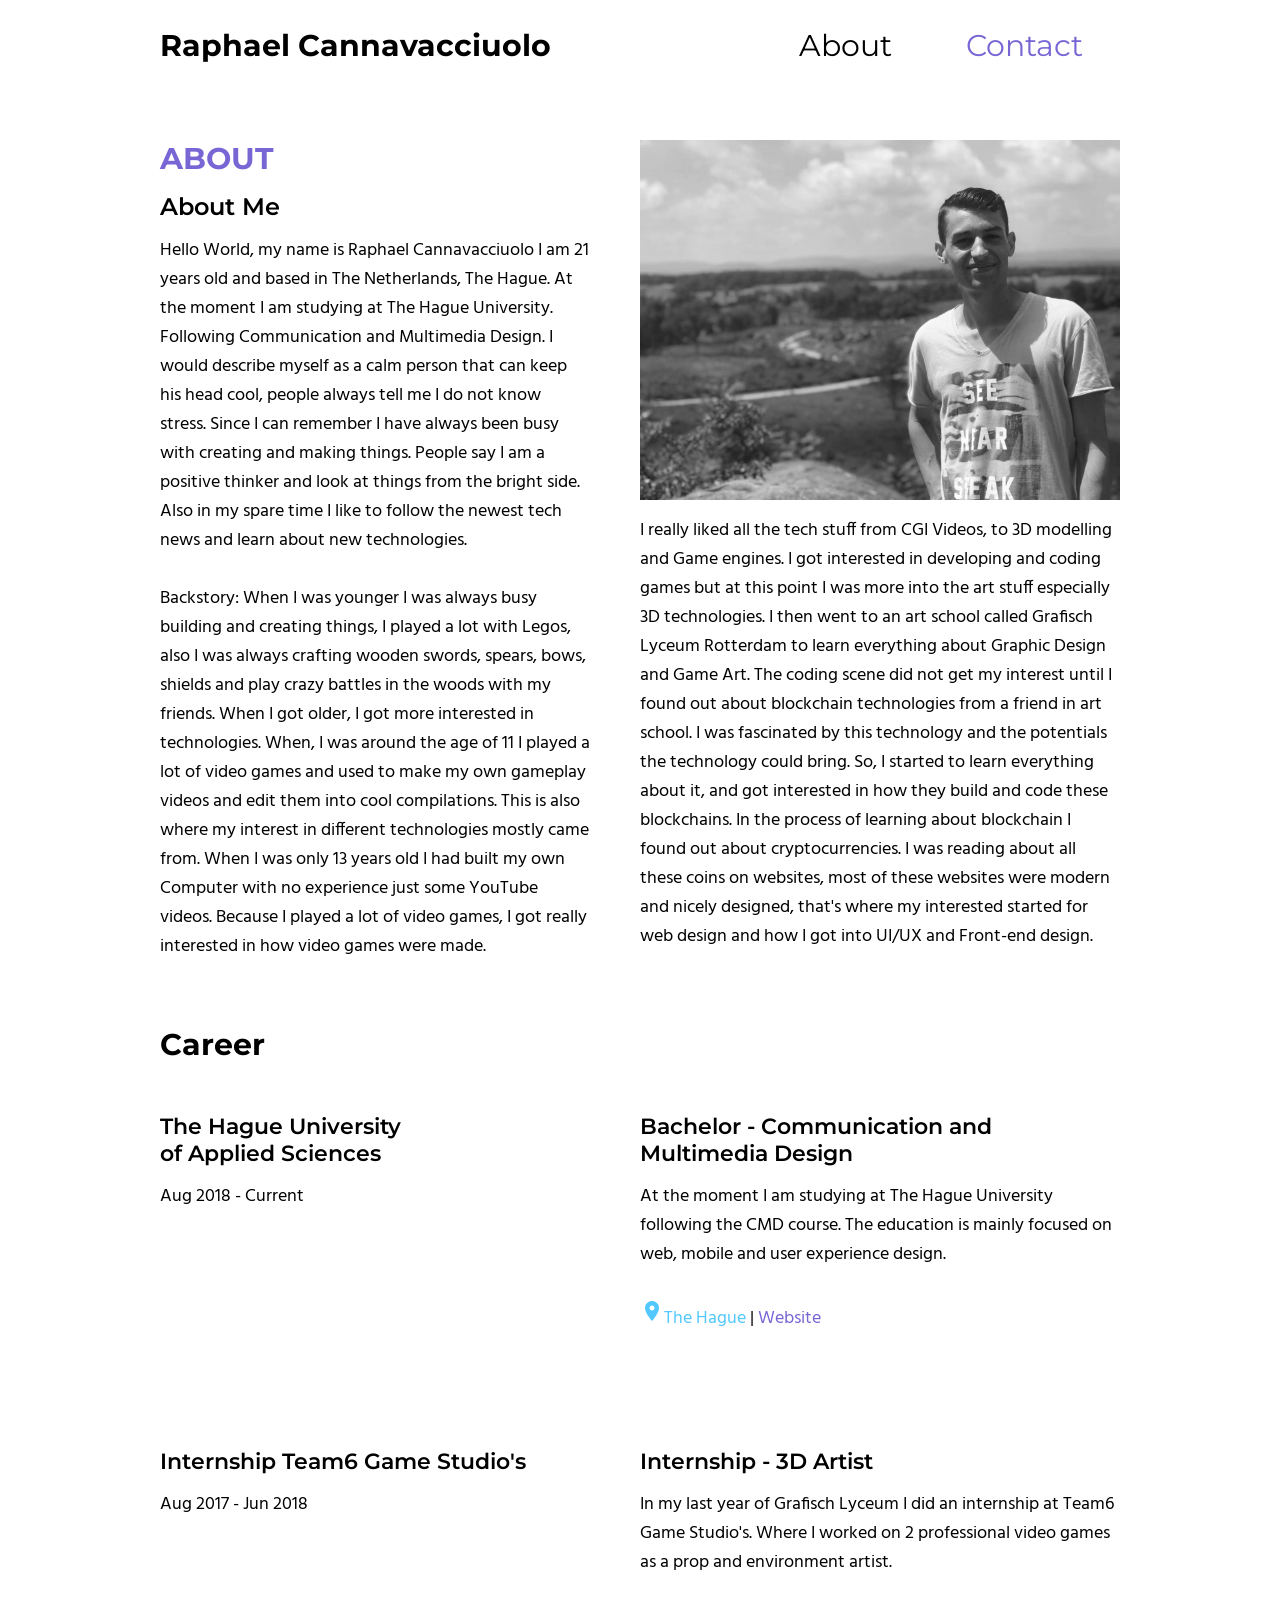
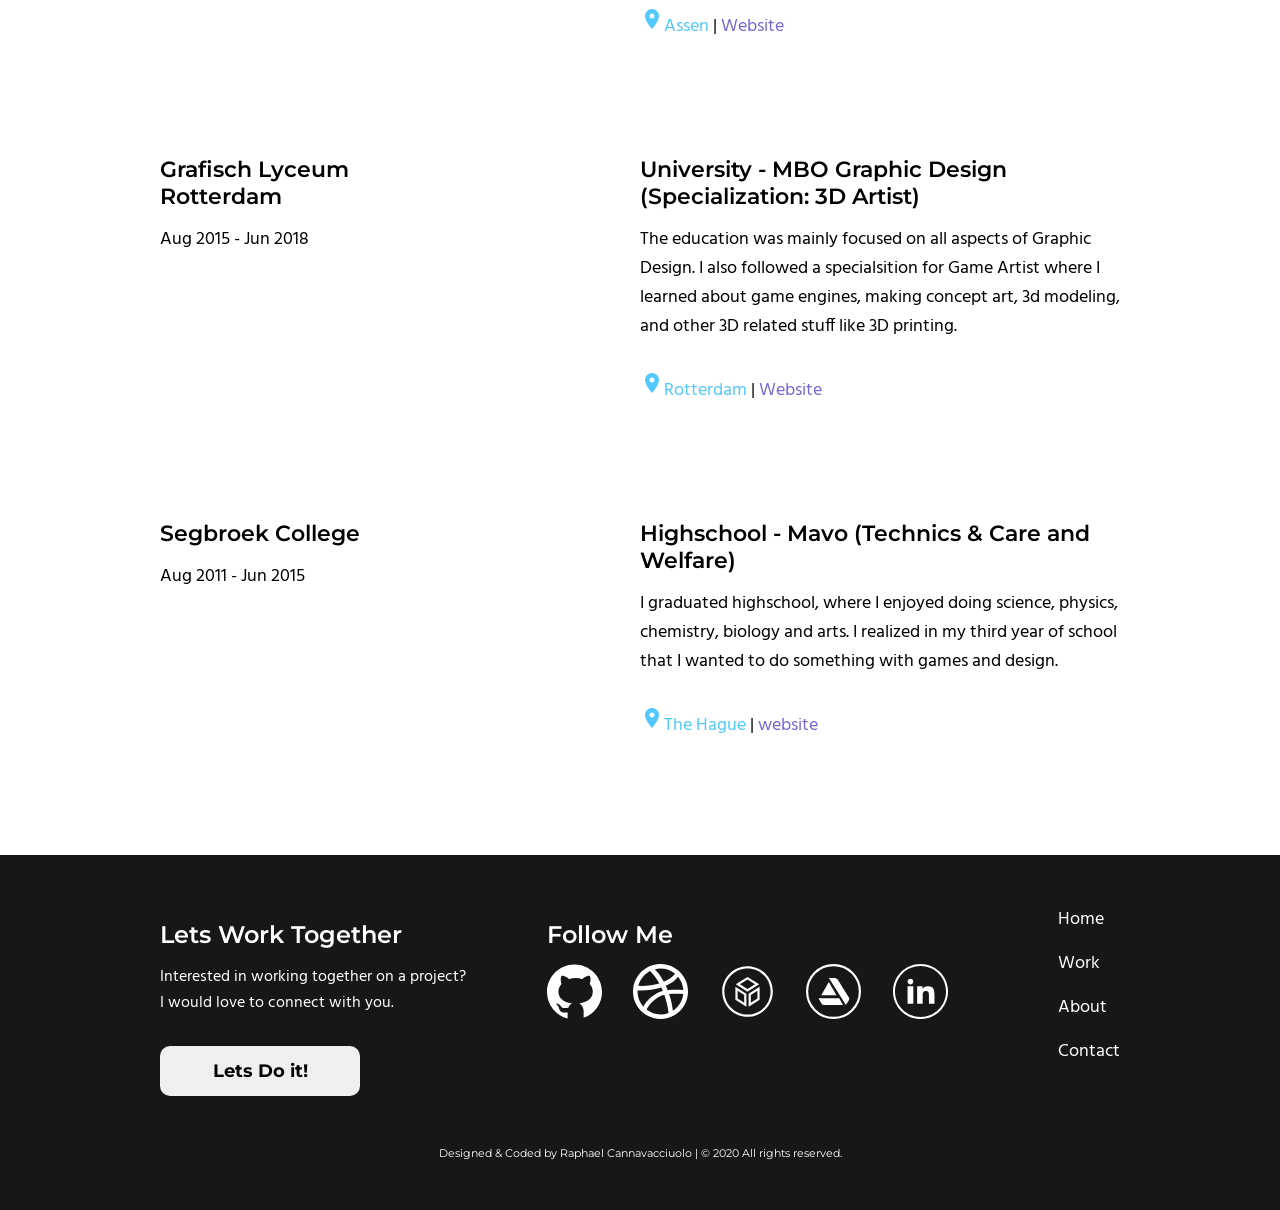
==== commit 83dfd82f: "Fixing Small Errors Fixing Small Errors on all pages" ====
--- a/about.html
+++ b/about.html
@@ -40,16 +40,16 @@
                 Hello World, my name is Raphael Cannavacciuolo I am 21 years old and based in The Netherlands, The Hague. At the moment I am studying at The Hague University. Following Communication and Multimedia Design. I would describe myself as a calm person that can keep his head cool, people always tell me I do not know stress. Since I can remember I have always been busy with creating and making things. People say I am a positive thinker and look at things from the bright side. Also in my spare time I like to follow the newest tech news and learn about new technologies. <br />
                 <br />
                 Backstory: When I was younger I was always busy building and creating things, I played a lot with Legos, also I was always crafting wooden swords, spears, bows, shields and play crazy battles in the woods with my friends. When I got older, I got more interested in technologies. When, I was around the age of 11 I played a lot of video games and used to make my own gameplay videos and edit them into cool compilations. This is also where my interest in different technologies mostly came from. When I was only 13 years old I had built my own Computer with no experience just some YouTube videos. Because I played a lot of video games, I got really interested in how video games were made.<br />
-                <br />
-                I really liked all the tech stuff from CGI Videos, to 3D modelling and Game engines. I got interested in developing and coding games but at this point I was more into the art stuff especially 3D technologies. I then went to an art school called Grafisch Lyceum Rotterdam to learn everything about Graphic Design and Game Art. The coding scene did not get my interest until I found out about blockchain technologies from a friend in art school. I was fascinated by this technology and the potentials the technology could bring. So, I started to learn everything about it, and got interested in how they build and code these blockchains. In the process of learning about blockchain I found out about cryptocurrencies. I was reading about all these coins on websites, most of these websites were modern and nicely designed, that's where my interested started for web design and how I got into UI/UX and Front-end design.
               </p>
             </div>
             <div class="b2">
               <img
                 class="project-img"
                 src="Images/portfolio_img.jpeg"
-                alt="black and white image young men standing in nature"
+                alt="young men standing in nature"
               />
+              <p>I really liked all the tech stuff from CGI Videos, to 3D modelling and Game engines. I got interested in developing and coding games but at this point I was more into the art stuff especially 3D technologies. I then went to an art school called Grafisch Lyceum Rotterdam to learn everything about Graphic Design and Game Art. The coding scene did not get my interest until I found out about blockchain technologies from a friend in art school. I was fascinated by this technology and the potentials the technology could bring. So, I started to learn everything about it, and got interested in how they build and code these blockchains. In the process of learning about blockchain I found out about cryptocurrencies. I was reading about all these coins on websites, most of these websites were modern and nicely designed, that's where my interested started for web design and how I got into UI/UX and Front-end design.
+              </p>
             </div>
             <div class="b3 project-info">
               <h2 class="h2-career">Career</h2>
@@ -104,7 +104,7 @@
                   ><i class="medium material-icons">location_on</i>Assen</span
                 >
                 |
-                <a href="http://web.team6-games.com/site/" class="career-links"
+                <a href="http://www.team6-games.com/" class="career-links"
                   >Website</a
                 >
               </p>
@@ -167,65 +167,65 @@
         </section>
       </main>
     </div>
-    <!-- Footer Section -->
-    <footer>
-      <div class="footer-container">
-        <div class="footer-contact ftbox">
-          <h2>Lets Work Together</h2>
-          <p>
-            Interested in working together on a project? I would love to connect
-            with you.
-          </p>
-          <a href="contact.html"
-            ><button class="footer-btn">Lets Do it!</button></a
+       <!-- Footer Section -->
+       <footer>
+        <div class="footer-container">
+          <div class="footer-contact ftbox">
+            <h3>Lets Work Together</h3>
+            <p class="footer-txt">
+              Interested in working together on a project? <br> I would love to connect
+              with you.
+            </p>
+            <a href="contact.html"
+              ><button class="footer-btn">Lets Do it!</button></a
+            >
+          </div>
+  
+          <div class="footer-socials ftbox">
+            <h3 class="h2-margin-ft">Follow Me</h3>
+            <a href="https://github.com/Qurka"
+              ><img
+                src="Images/Icons/github-1.svg"
+                alt="black cat github icon round white outline "
+            /></a>
+            <a href="https://dribbble.com/qurka"
+              ><img
+                src="Images/Icons/dribbble-icon.svg"
+                alt="basketball dribble icon round white "
+            /></a>
+            <a href="https://sketchfab.com/Qurka"
+              ><img
+                src="Images/Icons/sketchfab.svg"
+                alt="three dimensional cube sketchfab icon round white"
+            /></a>
+            <a href="https://www.artstation.com/raphaelcannavacciuolo"
+              ><img
+                src="Images/Icons/artstation-circkel.svg"
+                alt="triangle artstaion icon round white"
+            /></a>
+            <a href="https://www.linkedin.com/in/raphael-c-0a0646143/"
+              ><img
+                src="Images/Icons/linkedin-round-line.svg"
+                alt="linkdin icon round white"
+            /></a>
+          </div>
+  
+          <nav class="footer-nav ftbox">
+            <ul class="nav-links-footer">
+              <li><a href="index.html">Home</a></li>
+              <li><a href="work.html">Work</a></li>
+              <li><a href="about.html">About</a></li>
+              <li><a href="contact.html">Contact</a></li>
+            </ul>
+          </nav>
+        </div>
+        <div class="footer-bottom">
+          <span class="credit"
+            >Designed & Coded by Raphael Cannavacciuolo | © 2020 All rights
+            reserved.</span
           >
         </div>
-
-        <div class="footer-socials ftbox">
-          <h2 class="h2-margin-ft">Follow Me</h2>
-          <a href="https://github.com/Qurka"
-            ><img
-              src="Images/Icons/github-1.svg"
-              alt="black cat github icon round white outline "
-          /></a>
-          <a href="https://dribbble.com/qurka"
-            ><img
-              src="Images/Icons/dribbble-icon.svg"
-              alt="basketball dribble icon round white "
-          /></a>
-          <a href="https://sketchfab.com/Qurka"
-            ><img
-              src="Images/Icons/sketchfab.svg"
-              alt="three dimensional cube sketchfab icon round white"
-          /></a>
-          <a href="https://www.artstation.com/raphaelcannavacciuolo"
-            ><img
-              src="Images/Icons/artstation-circkel.svg"
-              alt="triangle artstaion icon round white"
-          /></a>
-          <a href="https://www.linkedin.com/in/raphael-c-0a0646143/"
-            ><img
-              src="Images/Icons/linkedin-round-line.svg"
-              alt="linkdin icon round white"
-          /></a>
-        </div>
-
-        <nav class="footer-nav ftbox">
-          <ul class="nav-links-footer">
-            <li><a href="index.html">Home</a></li>
-            <li><a href="work.html">Work</a></li>
-            <li><a href="about.html">About</a></li>
-            <li><a href="contact.html">Contact</a></li>
-          </ul>
-        </nav>
-      </div>
-      <div class="footer-bottom">
-        <span class="credit"
-          >Designed & Coded by Raphael Cannavacciuolo | © 2020 All rights
-          reserved.</span
-        >
-      </div>
-    </footer>
+      </footer>
     <script src="script.js"></script>
   </body>
 </html>
--- a/home.css
+++ b/home.css
@@ -11,7 +11,7 @@
 }
 
 h1 {
-  font-size: 4.8rem;
+  font-size: 4.2rem;
   font-family: "Montserrat";
   font-weight: bold;
 }
@@ -23,20 +23,20 @@
 }
 
 h3 {
-  font-size: 2.8rem;
+  font-size: 2.4rem;
   margin-top: 1.5rem;
   font-family: "Montserrat";
   font-weight: 600;
 }
 
 h4 {
-  font-size: 2.6rem;
+  font-size: 2.2rem;
   font-family: "Montserrat";
   font-weight: 600;
 }
 
 h5 {
-  font-size: 2.4rem;
+  font-size: 2rem;
   font-family: "Hind";
   font-weight: 600;
 }
@@ -45,7 +45,7 @@
   font-size: 1.8rem;
   font-family: "Hind";
   margin-top: 1.5rem;
-  padding-bottom: 5rem;
+  padding-bottom: 3rem;
 }
 
 a {
@@ -71,7 +71,7 @@
 
 .under-title {
   font-family: "Hind";
-  font-size: 2.6rem;
+  font-size: 2.4rem;
   font-weight: normal;
 }
 /* Icons */
@@ -91,9 +91,9 @@
   font-size: 6rem;
 }
 
-i {
+/* i {
   margin: 0 0 0 2.5rem;
-}
+} */
 
 .section-title {
   text-align: center;
@@ -189,7 +189,7 @@
   width: 100%;
 }
 /* Gallery Grid */
-.gallery-container {
+.gallery-container { 
   display: grid;
   grid-template-columns: 1fr 1fr;
   grid-template-rows: auto;
@@ -197,7 +197,7 @@
     "row1 row2"
     "row3 row4"
     "row5 row6";
-  margin-bottom: 25rem;
+  margin-bottom: 15rem;
   grid-gap: 5rem;
 }
 
@@ -273,11 +273,16 @@
   margin-bottom: 5rem;
 }
 
+.footer-txt {
+  font-size: 1.6rem;
+}
+
 .footer-contact button {
   height: 5rem;
   width: 20rem;
-  font-size: 2.2rem;
+  font-size: 1.8rem;
   border-radius: 10px;
+  font-weight: bold;
   font-family: "Montserrat";
   border: none;
   cursor: pointer;
@@ -293,9 +298,9 @@
 }
 
 .footer-socials img {
-  width: 7.5rem;
-  height: 7.5rem;
-  margin: 0 5rem 0 0;
+  width: 5.5rem;
+  height: 5.5rem;
+  margin: 0 3rem 0 0;
 }
 
 .h2-margin-ft {
@@ -321,7 +326,6 @@
   justify-content: center;
   font-size: 1.8rem;
   font-family: "Montserrat";
-  margin-top: 5rem;
   padding-bottom: 5rem;
   width: 90%;
   text-align: center;
@@ -372,6 +376,7 @@
 .project-img {
   width: 100%;
   height: auto;
+  margin-top: 5rem;
 }
 
 .project-imgsp {
@@ -469,7 +474,6 @@
 /* About section */
 .h2-career {
   margin-top: 5rem;
-  margin-bottom: 5rem;
 }
 
 .career-box {
@@ -971,13 +975,13 @@
   }
 
   .footer-socials img {
-    width: 7.5rem;
-    height: 7.5rem;
+    width: 5.5rem;
+    height: 5.5rem;
     margin: 1rem;
   }
 
   footer .credit {
-    font-size: 1.3rem;
+    font-size: 1.2rem;
   }
 
   .project-container {
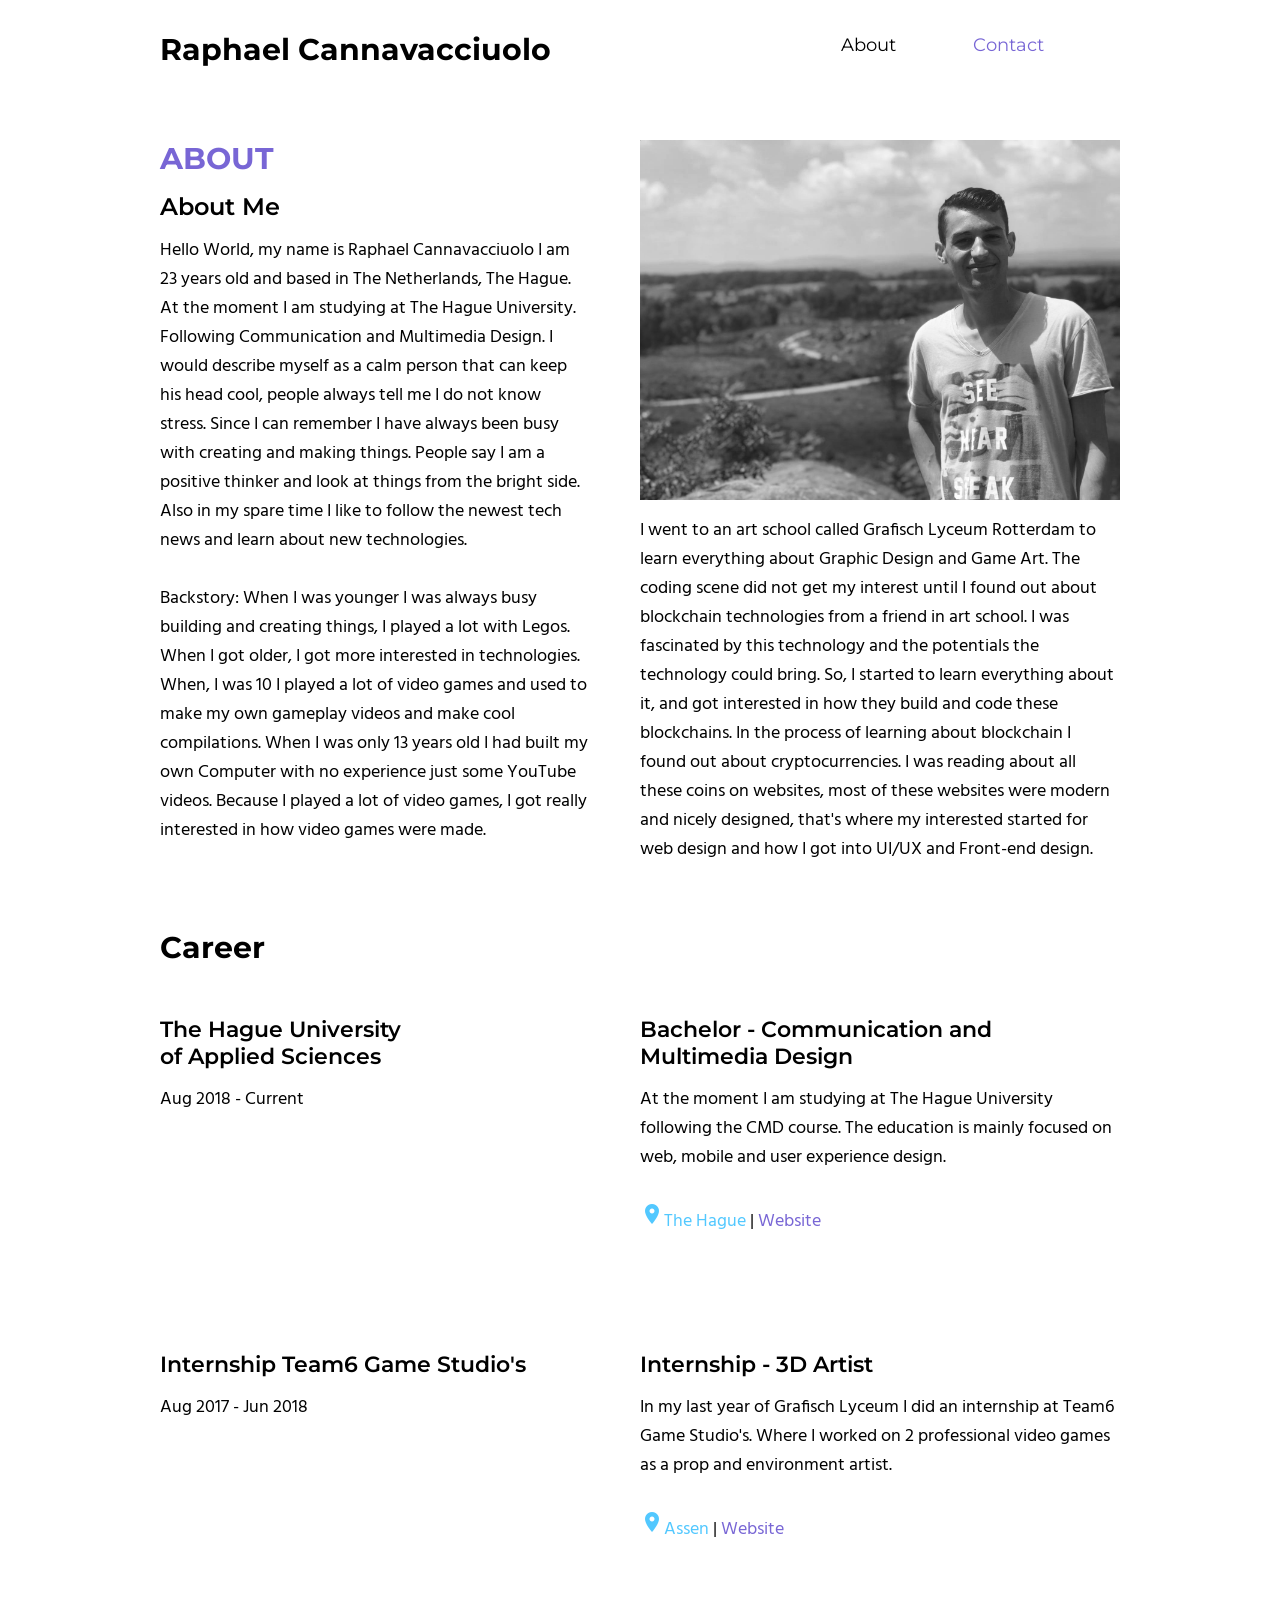
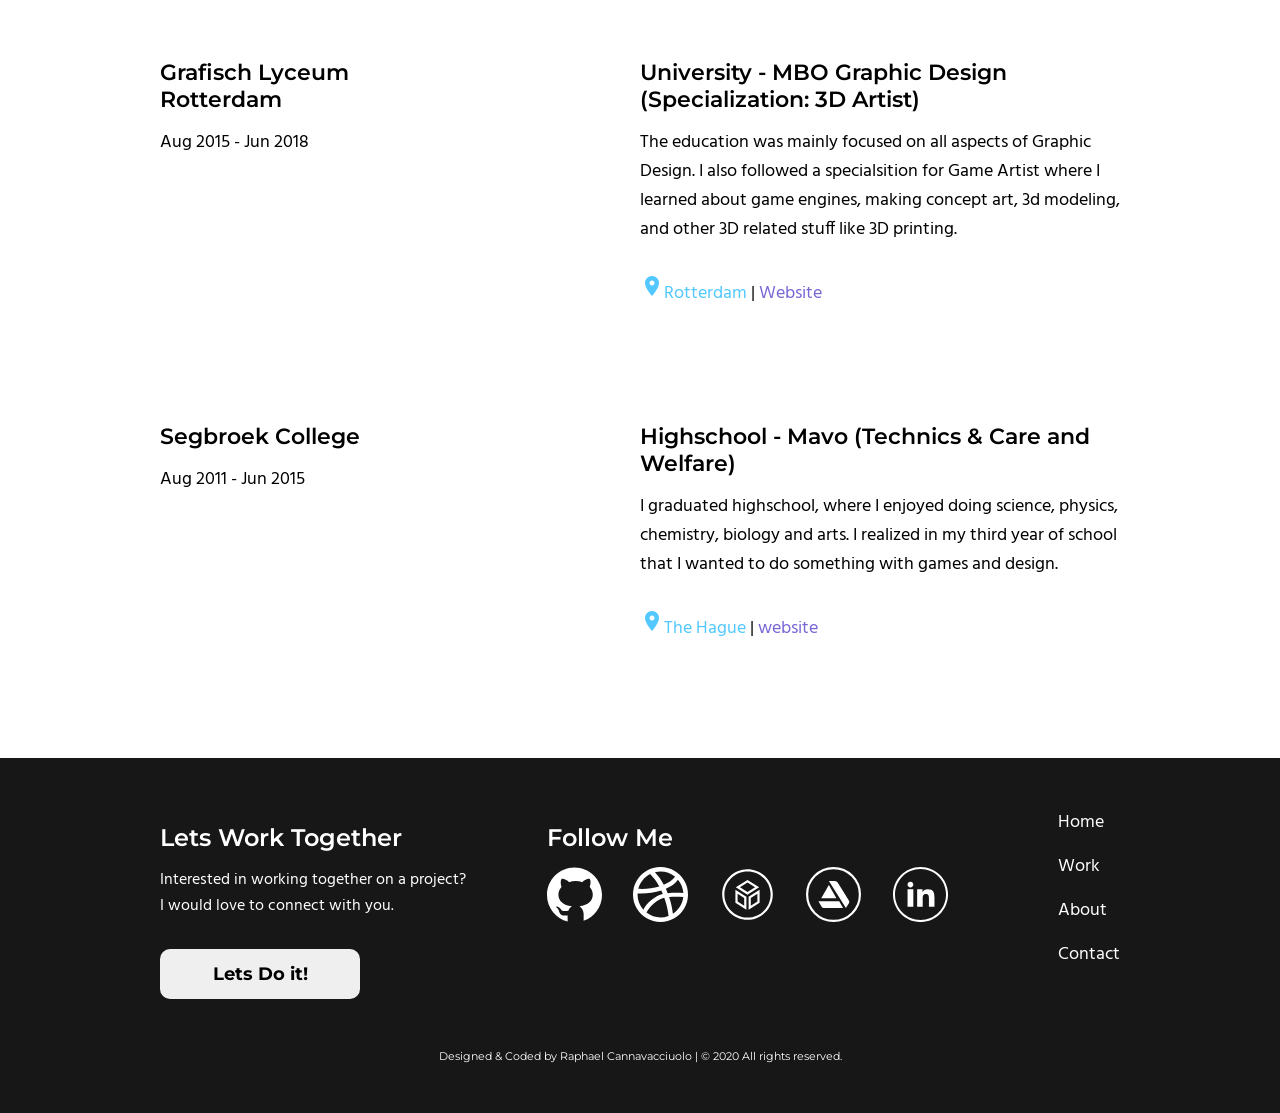
==== commit 58d23711: "Update Projects Content and About Txt" ====
--- a/about.html
+++ b/about.html
@@ -37,10 +37,10 @@
               <h2 class="pcolor">ABOUT</h2>
               <h3>About Me</h3>
               <p>
-                Hello World, my name is Raphael Cannavacciuolo I am 21 years old and based in The Netherlands, The Hague. At the moment I am studying at The Hague University. Following Communication and Multimedia Design. I would describe myself as a calm person that can keep his head cool, people always tell me I do not know stress. Since I can remember I have always been busy with creating and making things. People say I am a positive thinker and look at things from the bright side. Also in my spare time I like to follow the newest tech news and learn about new technologies. <br />
+                Hello World, my name is Raphael Cannavacciuolo I am 23 years old and based in The Netherlands, The Hague. At the moment I am studying at The Hague University. Following Communication and Multimedia Design. I would describe myself as a calm person that can keep his head cool, people always tell me I do not know stress. Since I can remember I have always been busy with creating and making things. People say I am a positive thinker and look at things from the bright side. Also in my spare time I like to follow the newest tech news and learn about new technologies.
                 <br />
-                Backstory: When I was younger I was always busy building and creating things, I played a lot with Legos, also I was always crafting wooden swords, spears, bows, shields and play crazy battles in the woods with my friends. When I got older, I got more interested in technologies. When, I was around the age of 11 I played a lot of video games and used to make my own gameplay videos and edit them into cool compilations. This is also where my interest in different technologies mostly came from. When I was only 13 years old I had built my own Computer with no experience just some YouTube videos. Because I played a lot of video games, I got really interested in how video games were made.<br />
-              </p>
+                <br>
+                Backstory: When I was younger I was always busy building and creating things, I played a lot with Legos. When I got older, I got more interested in technologies. When, I was 10 I played a lot of video games and used to make my own gameplay videos and make cool compilations. When I was only 13 years old I had built my own Computer with no experience just some YouTube videos. Because I played a lot of video games, I got really interested in how video games were made.              </p>
             </div>
             <div class="b2">
               <img
@@ -48,7 +48,7 @@
                 src="Images/portfolio_img.jpeg"
                 alt="young men standing in nature"
               />
-              <p>I really liked all the tech stuff from CGI Videos, to 3D modelling and Game engines. I got interested in developing and coding games but at this point I was more into the art stuff especially 3D technologies. I then went to an art school called Grafisch Lyceum Rotterdam to learn everything about Graphic Design and Game Art. The coding scene did not get my interest until I found out about blockchain technologies from a friend in art school. I was fascinated by this technology and the potentials the technology could bring. So, I started to learn everything about it, and got interested in how they build and code these blockchains. In the process of learning about blockchain I found out about cryptocurrencies. I was reading about all these coins on websites, most of these websites were modern and nicely designed, that's where my interested started for web design and how I got into UI/UX and Front-end design.
+              <p>I went to an art school called Grafisch Lyceum Rotterdam to learn everything about Graphic Design and Game Art. The coding scene did not get my interest until I found out about blockchain technologies from a friend in art school. I was fascinated by this technology and the potentials the technology could bring. So, I started to learn everything about it, and got interested in how they build and code these blockchains. In the process of learning about blockchain I found out about cryptocurrencies. I was reading about all these coins on websites, most of these websites were modern and nicely designed, that's where my interested started for web design and how I got into UI/UX and Front-end design.
               </p>
             </div>
             <div class="b3 project-info">
--- a/home.css
+++ b/home.css
@@ -90,10 +90,6 @@
 .large {
   font-size: 6rem;
 }
-
-/* i {
-  margin: 0 0 0 2.5rem;
-} */
 
 .section-title {
   text-align: center;
@@ -143,9 +139,10 @@
 }
 
 /* Header section */
-.logo h1 {
+.logo a {
   font-size: 3rem;
 }
+
 .main-nav {
   display: flex;
   justify-content: space-between;
@@ -157,8 +154,12 @@
 
 .nav-links {
   display: flex;
-  justify-content: space-around;
+  justify-content: space-evenly;
   width: 45%;
+}
+
+.nav-links a {
+ font-size: 1.8rem;
 }
 
 .nav-links a:hover {
@@ -194,9 +195,10 @@
   grid-template-columns: 1fr 1fr;
   grid-template-rows: auto;
   grid-template-areas:
-    "row1 row2"
+    "row8 row7"
+    "row5 row6"
     "row3 row4"
-    "row5 row6";
+    "row1 row2";
   margin-bottom: 15rem;
   grid-gap: 5rem;
 }
@@ -233,6 +235,14 @@
 
 .work6 {
   grid-area: row6;
+}
+
+.work7 {
+  grid-area: row7;
+}
+
+.work8 {
+  grid-area: row8;
 }
 
 /* Skills section */
@@ -599,8 +609,8 @@
   }
 
   /* Header section */
-  .logo a {
-    font-size: 1.9rem;
+  .logo h1 {
+    font-size: 1rem;
   }
 
   .nav-links {
@@ -609,16 +619,19 @@
     height: 90vh;
     top: 10vh;
     display: flex;
+    justify-content: flex-start;
     flex-direction: column;
     align-items: center;
     width: 100%;
     transform: translateX(100%);
     transition: transform 0.5s ease-in;
     background-color: white;
-  }
-
-  .nav-links a {
-    font-size: 1.9rem;
+    z-index: 10;
+
+  }
+
+  .nav-links ul {
+    font-size: 1.8rem;
   }
 
   .nav-links li {
@@ -636,7 +649,7 @@
   }
 
   .about-btn a {
-    font-size: 1.5rem;
+    font-size: 1.8rem;
   }
 
   /* Work Gallery Grid */
@@ -645,12 +658,14 @@
     grid-template-columns: 1fr;
     grid-template-rows: auto;
     grid-template-areas:
-      "row1"
-      "row2"
-      "row3"
-      "row4"
-      "row5"
-      "row6";
+    "row8"
+    "row7"
+    "row6"
+    "row5"
+    "row4"
+    "row3"
+    "row2"
+    "row1";
     margin-bottom: 0rem;
   }
 
@@ -786,7 +801,9 @@
     width: 5rem;
     height: 5rem;
     margin-right: 0rem;
-  }
+    z-index: 0;
+  }
+
   .project-btn {
     display: flex;
     justify-content: center;
@@ -890,12 +907,14 @@
     height: 90vh;
     top: 10vh;
     display: flex;
+    justify-content: flex-start;
     flex-direction: column;
     align-items: center;
     width: 100%;
     transform: translateX(100%);
     transition: transform 0.5s ease-in;
     background-color: white;
+    z-index: 10;
   }
 
   .nav-links a {
@@ -917,15 +936,8 @@
   /* Work Gallery Grid */
   .gallery-container {
     display: grid;
-    grid-template-columns: 1fr;
+    grid-template-columns: 1fr 1fr;
     grid-template-rows: auto;
-    grid-template-areas:
-      "row1"
-      "row2"
-      "row3"
-      "row4"
-      "row5"
-      "row6";
     margin-bottom: 0rem;
   }
 
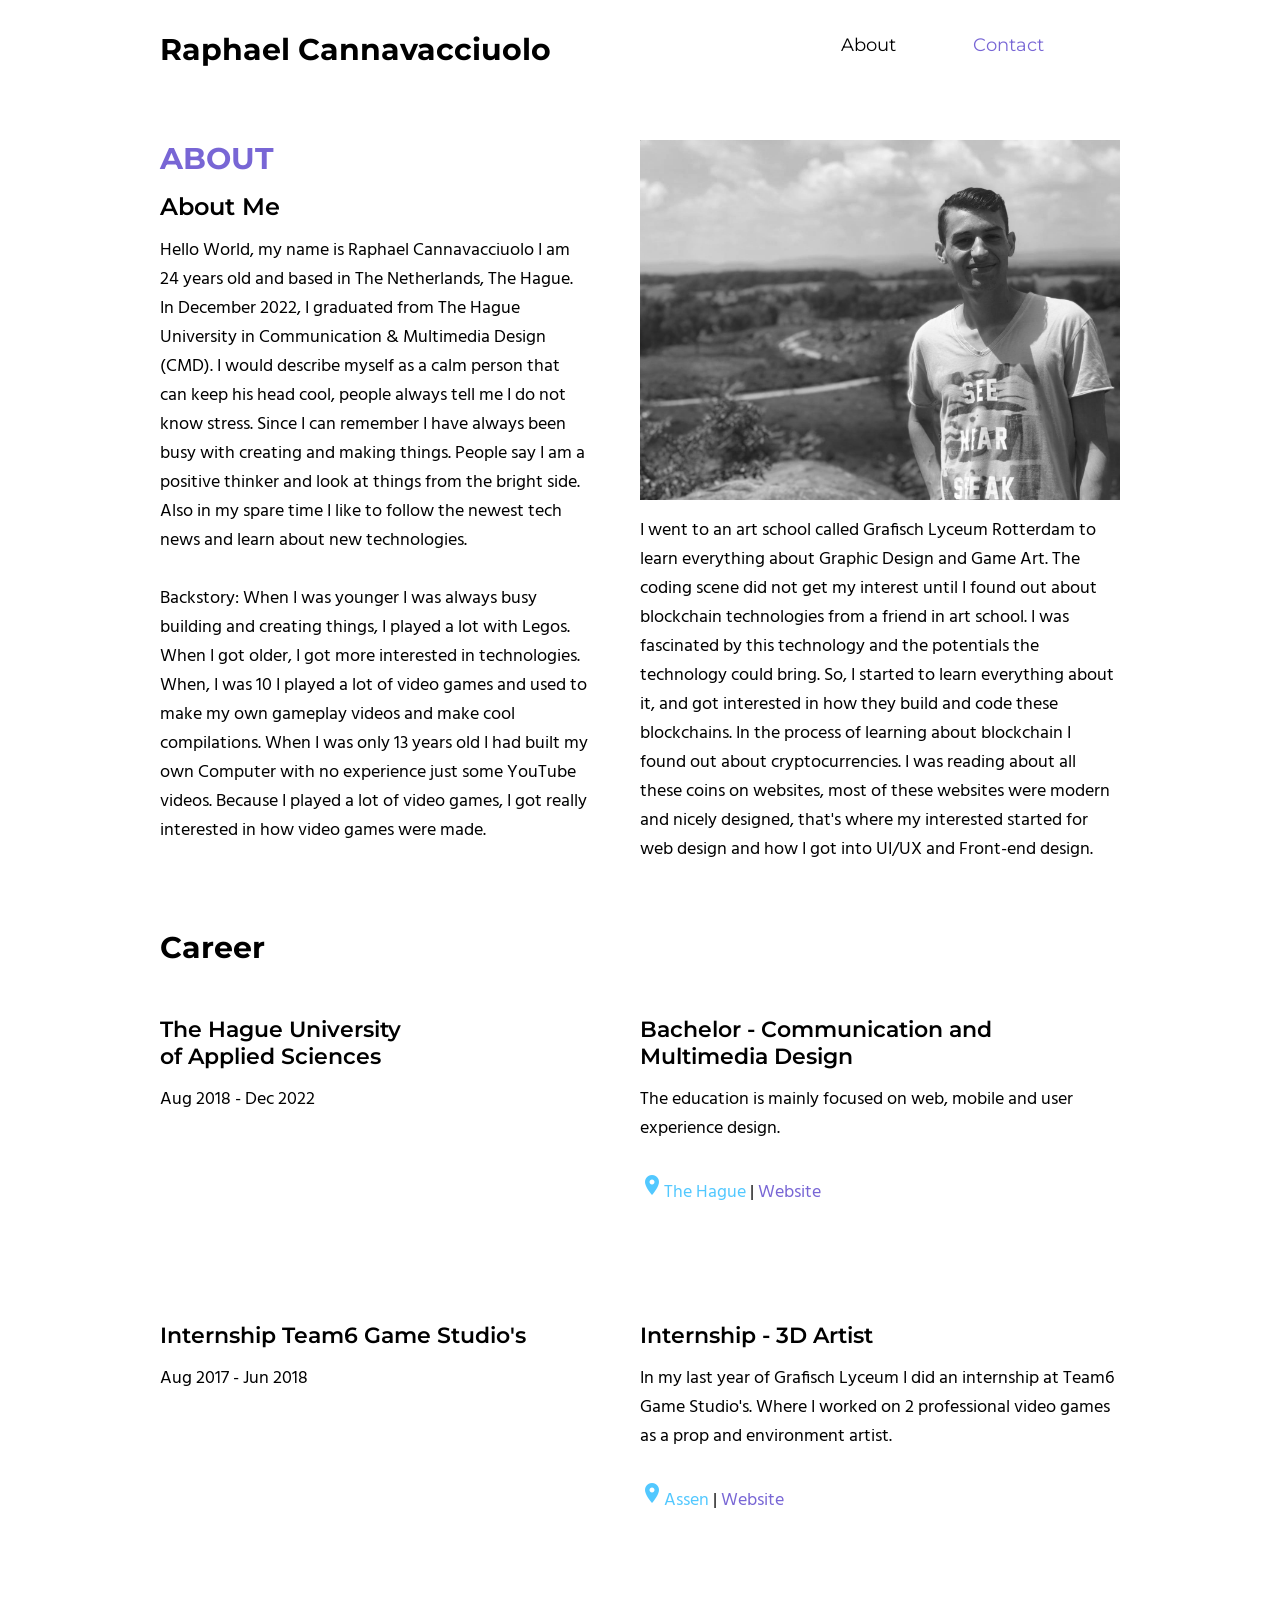
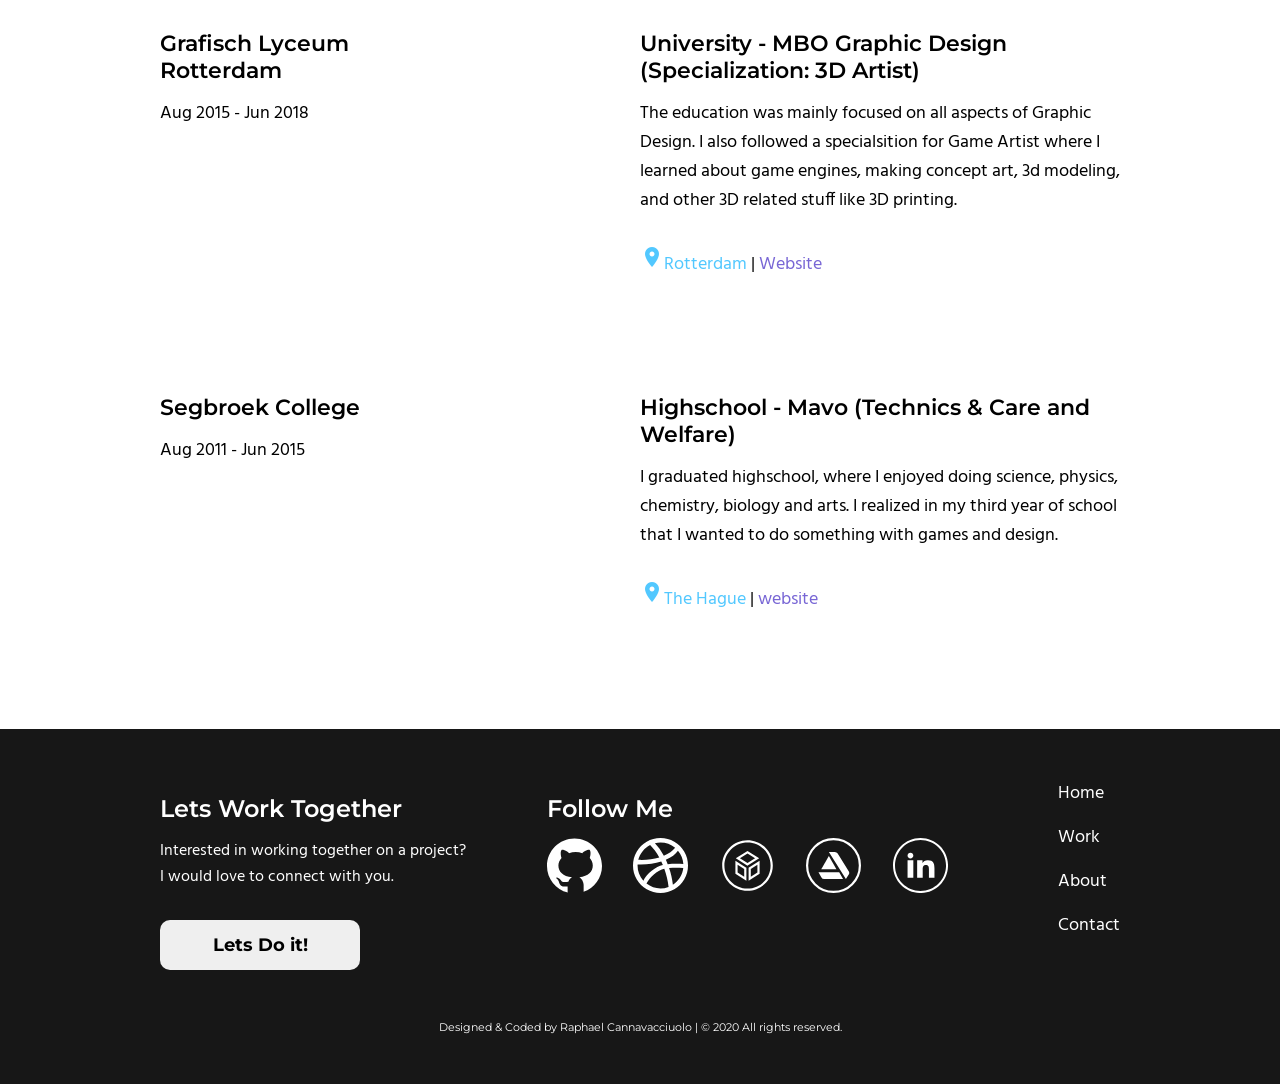
==== commit e1a1d146: "Change info text Change Job titles on home Change info in about me" ====
--- a/about.html
+++ b/about.html
@@ -37,7 +37,7 @@
               <h2 class="pcolor">ABOUT</h2>
               <h3>About Me</h3>
               <p>
-                Hello World, my name is Raphael Cannavacciuolo I am 23 years old and based in The Netherlands, The Hague. At the moment I am studying at The Hague University. Following Communication and Multimedia Design. I would describe myself as a calm person that can keep his head cool, people always tell me I do not know stress. Since I can remember I have always been busy with creating and making things. People say I am a positive thinker and look at things from the bright side. Also in my spare time I like to follow the newest tech news and learn about new technologies.
+                Hello World, my name is Raphael Cannavacciuolo I am 24 years old and based in The Netherlands, The Hague.  In December 2022, I graduated from The Hague University in Communication & Multimedia Design (CMD). I would describe myself as a calm person that can keep his head cool, people always tell me I do not know stress. Since I can remember I have always been busy with creating and making things. People say I am a positive thinker and look at things from the bright side. Also in my spare time I like to follow the newest tech news and learn about new technologies.
                 <br />
                 <br>
                 Backstory: When I was younger I was always busy building and creating things, I played a lot with Legos. When I got older, I got more interested in technologies. When, I was 10 I played a lot of video games and used to make my own gameplay videos and make cool compilations. When I was only 13 years old I had built my own Computer with no experience just some YouTube videos. Because I played a lot of video games, I got really interested in how video games were made.              </p>
@@ -61,14 +61,13 @@
                 The Hague University<br />
                 of Applied Sciences
               </h4>
-              <p>Aug 2018 - Current</p>
+              <p>Aug 2018 - Dec 2022</p>
             </div>
 
             <div class="career-box">
               <h4>Bachelor - Communication and Multimedia Design</h4>
               <p>
-                At the moment I am studying at The Hague University following
-                the CMD course. The education is mainly focused on web, mobile
+                The education is mainly focused on web, mobile
                 and user experience design.
               </p>
               <p>
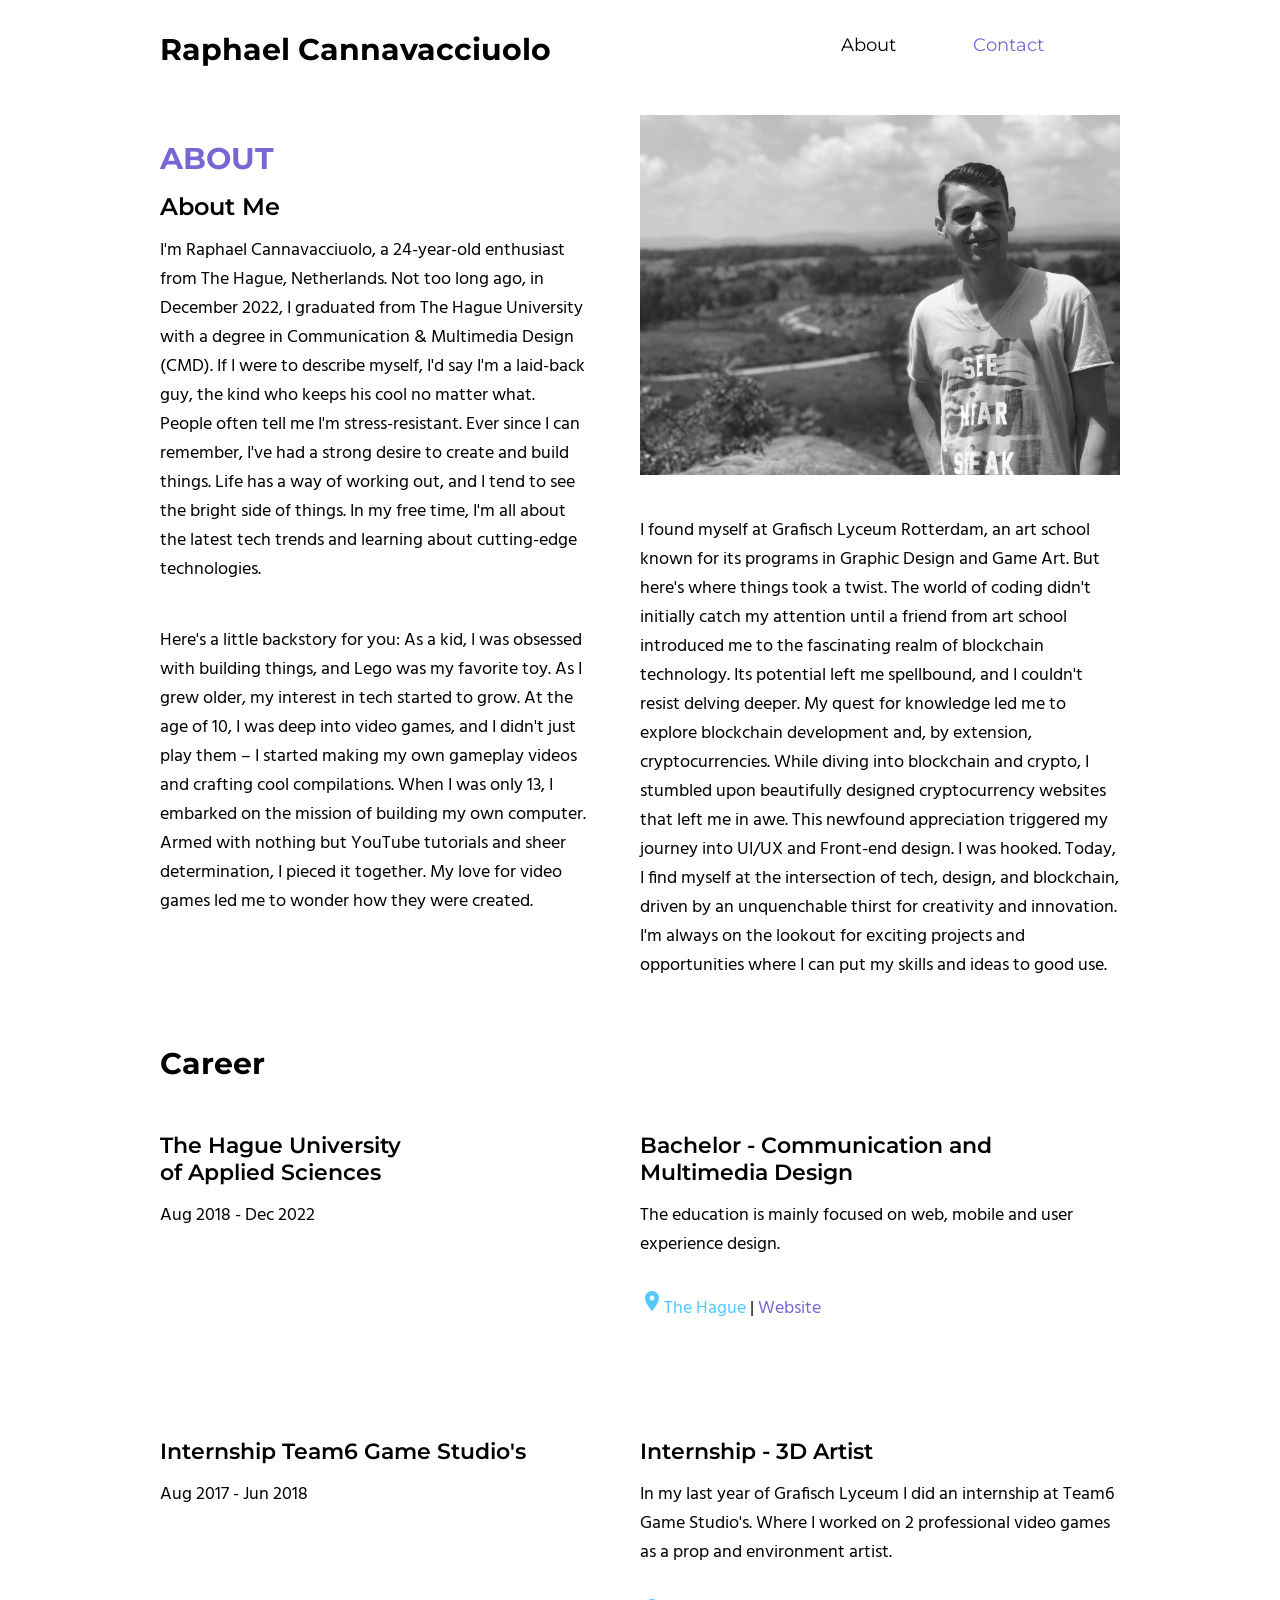
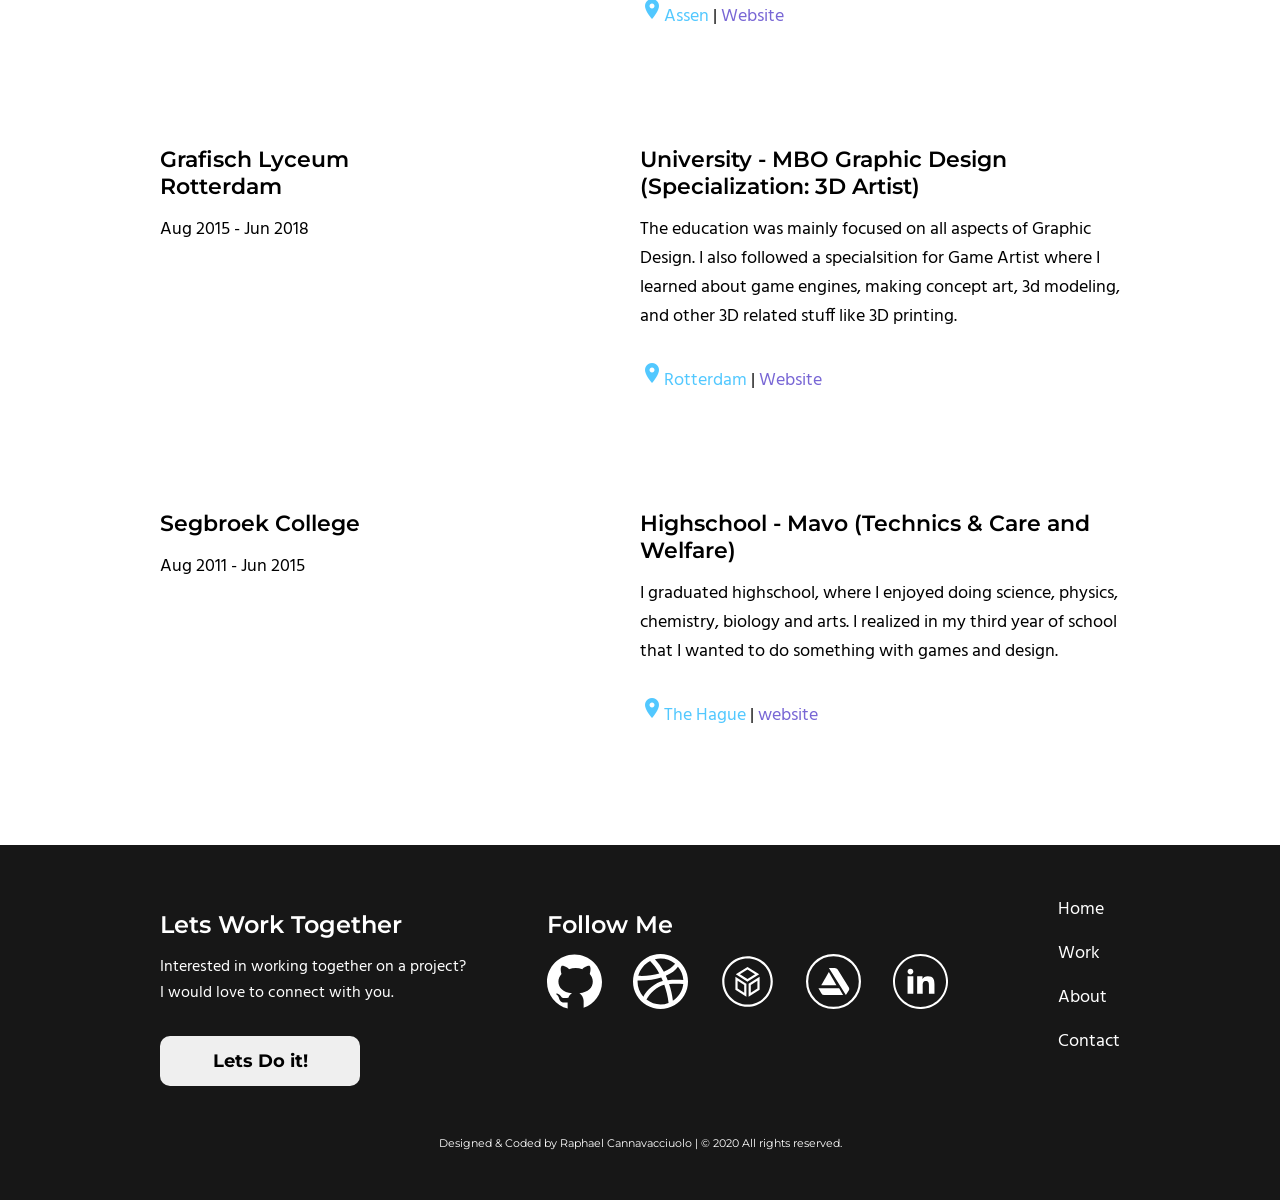
==== commit 233fb3f2: "Update about.html ABout txt update" ====
--- a/about.html
+++ b/about.html
@@ -37,18 +37,21 @@
               <h2 class="pcolor">ABOUT</h2>
               <h3>About Me</h3>
               <p>
-                Hello World, my name is Raphael Cannavacciuolo I am 24 years old and based in The Netherlands, The Hague.  In December 2022, I graduated from The Hague University in Communication & Multimedia Design (CMD). I would describe myself as a calm person that can keep his head cool, people always tell me I do not know stress. Since I can remember I have always been busy with creating and making things. People say I am a positive thinker and look at things from the bright side. Also in my spare time I like to follow the newest tech news and learn about new technologies.
+                I'm Raphael Cannavacciuolo, a 24-year-old enthusiast from The Hague, Netherlands. Not too long ago, in December 2022, I graduated from The Hague University with a degree in Communication & Multimedia Design (CMD).
+                If I were to describe myself, I'd say I'm a laid-back guy, the kind who keeps his cool no matter what. People often tell me I'm stress-resistant. Ever since I can remember, I've had a strong desire to create and build things. Life has a way of working out, and I tend to see the bright side of things. In my free time, I'm all about the latest tech trends and learning about cutting-edge technologies.</p>
                 <br />
                 <br>
-                Backstory: When I was younger I was always busy building and creating things, I played a lot with Legos. When I got older, I got more interested in technologies. When, I was 10 I played a lot of video games and used to make my own gameplay videos and make cool compilations. When I was only 13 years old I had built my own Computer with no experience just some YouTube videos. Because I played a lot of video games, I got really interested in how video games were made.              </p>
-            </div>
+               <p>Here's a little backstory for you: As a kid, I was obsessed with building things, and Lego was my favorite toy. As I grew older, my interest in tech started to grow. At the age of 10, I was deep into video games, and I didn't just play them – I started making my own gameplay videos and crafting cool compilations. When I was only 13, I embarked on the mission of building my own computer. Armed with nothing but YouTube tutorials and sheer determination, I pieced it together. My love for video games led me to wonder how they were created.</p>
+              </div>
             <div class="b2">
               <img
                 class="project-img"
                 src="Images/portfolio_img.jpeg"
                 alt="young men standing in nature"
               />
-              <p>I went to an art school called Grafisch Lyceum Rotterdam to learn everything about Graphic Design and Game Art. The coding scene did not get my interest until I found out about blockchain technologies from a friend in art school. I was fascinated by this technology and the potentials the technology could bring. So, I started to learn everything about it, and got interested in how they build and code these blockchains. In the process of learning about blockchain I found out about cryptocurrencies. I was reading about all these coins on websites, most of these websites were modern and nicely designed, that's where my interested started for web design and how I got into UI/UX and Front-end design.
+              <p>I found myself at Grafisch Lyceum Rotterdam, an art school known for its programs in Graphic Design and Game Art. But here's where things took a twist. The world of coding didn't initially catch my attention until a friend from art school introduced me to the fascinating realm of blockchain technology. Its potential left me spellbound, and I couldn't resist delving deeper. My quest for knowledge led me to explore blockchain development and, by extension, cryptocurrencies.
+                While diving into blockchain and crypto, I stumbled upon beautifully designed cryptocurrency websites that left me in awe. This newfound appreciation triggered my journey into UI/UX and Front-end design. I was hooked.
+                Today, I find myself at the intersection of tech, design, and blockchain, driven by an unquenchable thirst for creativity and innovation. I'm always on the lookout for exciting projects and opportunities where I can put my skills and ideas to good use.                
               </p>
             </div>
             <div class="b3 project-info">
--- a/home.css
+++ b/home.css
@@ -104,6 +104,17 @@
 .btn-off {
   opacity: 0.5;
 }
+
+.mobile-img {
+  width: auto;
+  height: 75%;
+}
+
+.mobile-img2 {
+  width: 50%;
+  height: auto;
+}
+
 /* CSS Grid boxes */
 .box0 {
   grid-area: nav;
@@ -189,12 +200,22 @@
   margin-top: 5rem;
   width: 100%;
 }
+
+.oort-logos {
+  display: flex;
+  align-items: center;
+  justify-content: center;
+  gap: 5rem;
+}
+
 /* Gallery Grid */
 .gallery-container { 
   display: grid;
   grid-template-columns: 1fr 1fr;
   grid-template-rows: auto;
   grid-template-areas:
+    ".     row11"
+    "row10 row9"
     "row8 row7"
     "row5 row6"
     "row3 row4"
@@ -243,6 +264,18 @@
 
 .work8 {
   grid-area: row8;
+}
+
+.work9 {
+  grid-area: row9;
+}
+
+.work10 {
+  grid-area: row10;
+}
+
+.work11 {
+grid-area: row11;
 }
 
 /* Skills section */
@@ -386,7 +419,8 @@
 .project-img {
   width: 100%;
   height: auto;
-  margin-top: 5rem;
+  margin-top: 2.5rem;
+  margin-bottom: 2.5rem;
 }
 
 .project-imgsp {
@@ -658,6 +692,8 @@
     grid-template-columns: 1fr;
     grid-template-rows: auto;
     grid-template-areas:
+    "row10"
+    "row9"
     "row8"
     "row7"
     "row6"
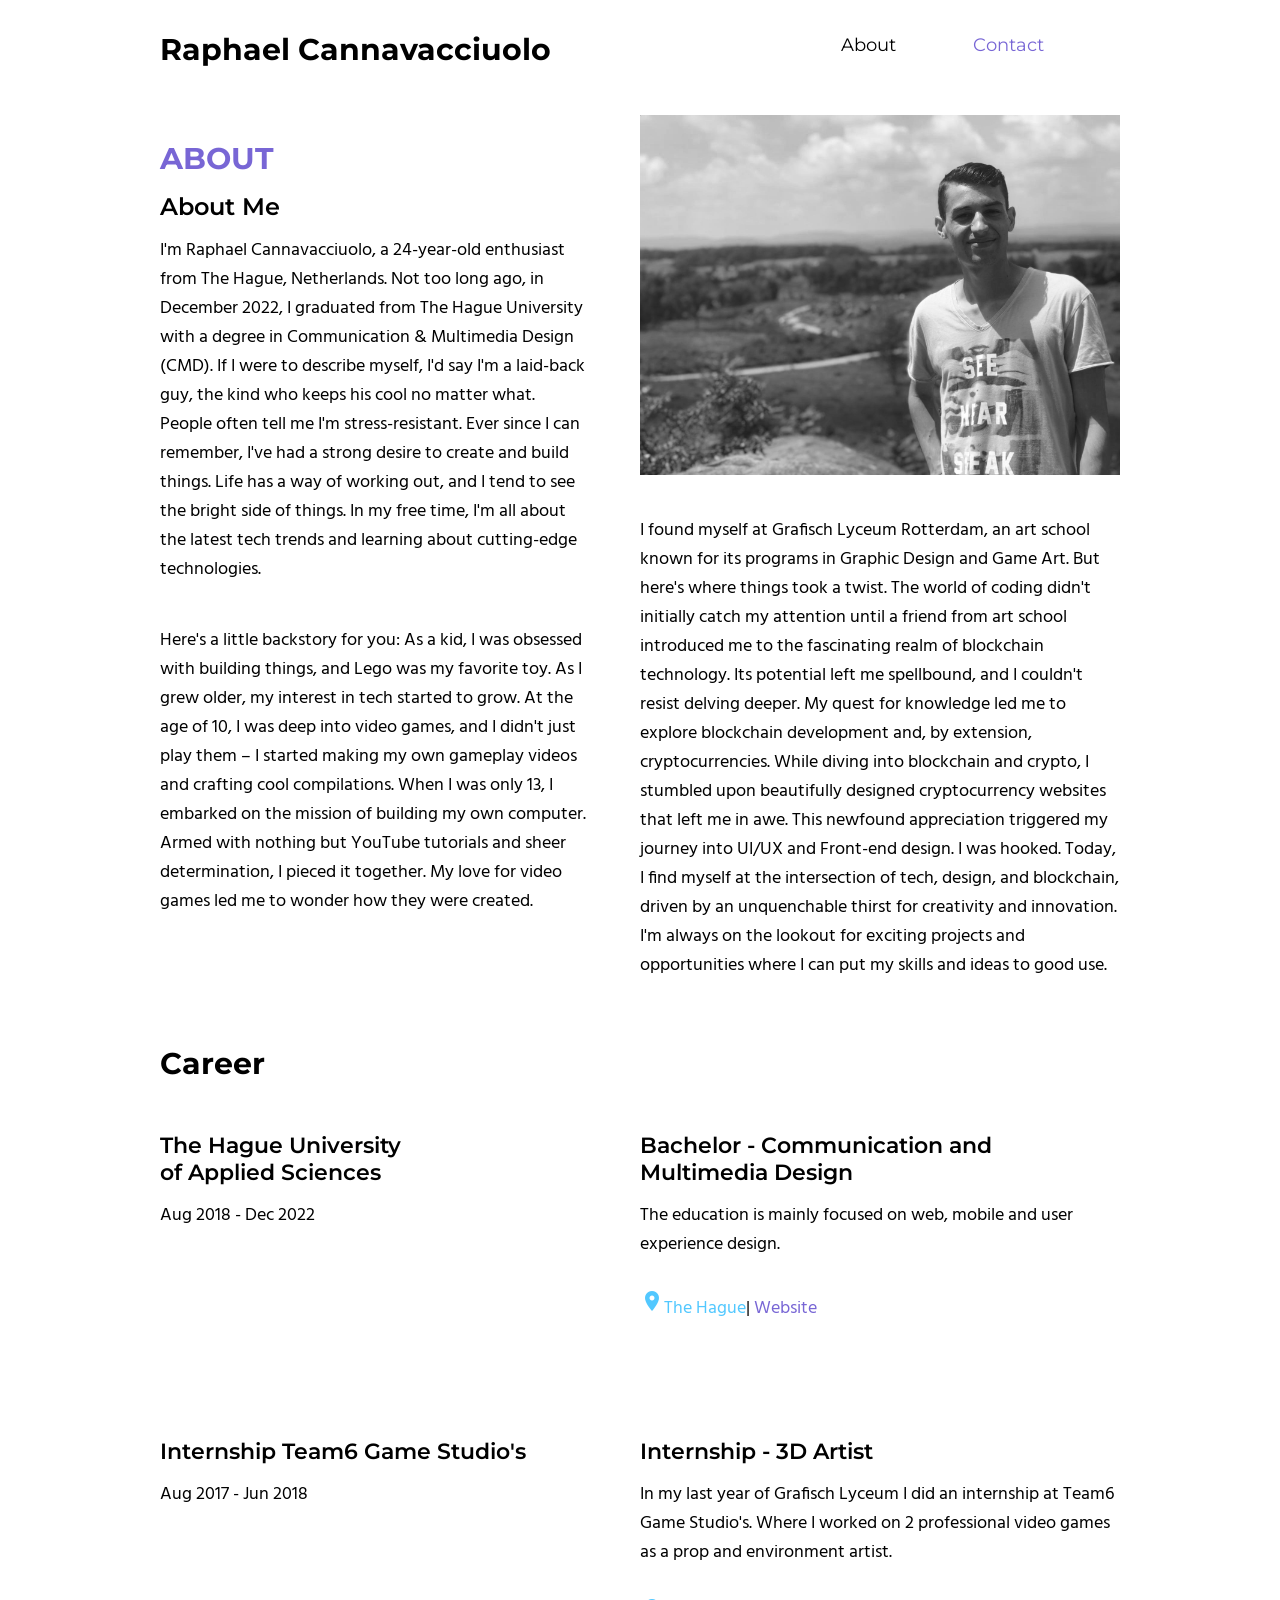
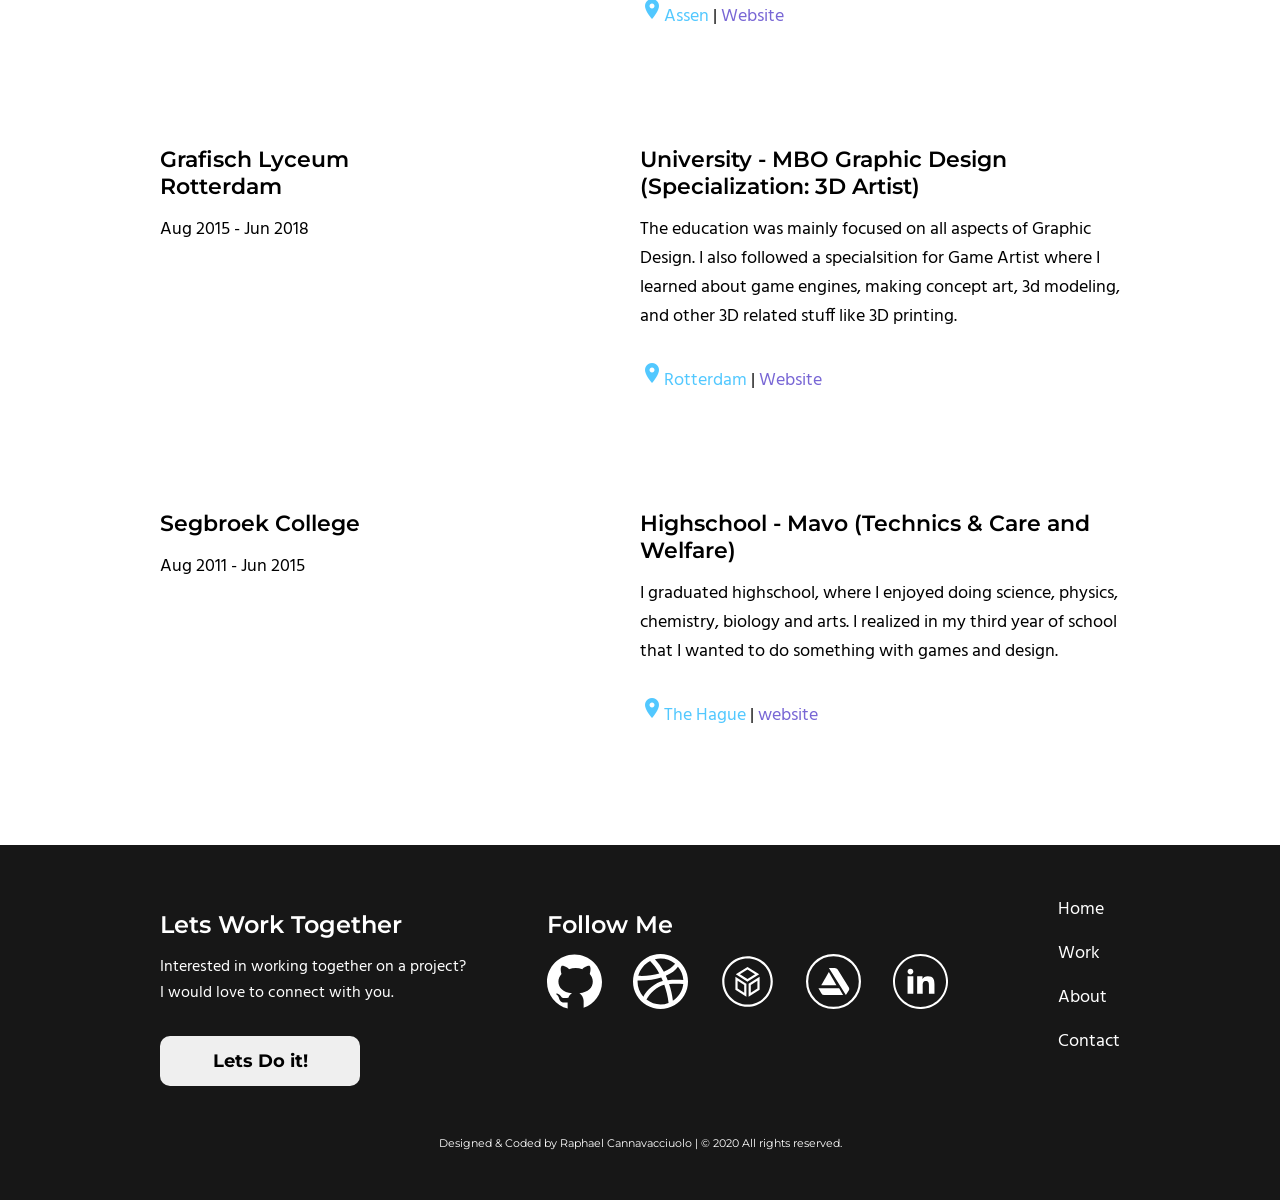
==== commit 356f2b5f: "Structuur verbeterd in code" ====
--- a/about.html
+++ b/about.html
@@ -60,31 +60,18 @@
             <div class="b0"></div>
 
             <div class="career-box">
-              <h4>
-                The Hague University<br />
-                of Applied Sciences
-              </h4>
+              <h4>The Hague University
+                <br />
+                of Applied Sciences</h4>
               <p>Aug 2018 - Dec 2022</p>
             </div>
 
             <div class="career-box">
               <h4>Bachelor - Communication and Multimedia Design</h4>
-              <p>
-                The education is mainly focused on web, mobile
-                and user experience design.
-              </p>
-              <p>
-                <span class="career-location"
-                  ><i class="medium material-icons">location_on</i>The
-                  Hague</span
-                >
-                |
-                <a
-                  href="https://www.thehagueuniversity.com/"
-                  class="career-links"
-                  >Website</a
-                >
-              </p>
+              <p>The education is mainly focused on web, mobile
+                and user experience design.</p>
+              <p><span class="career-location"><i class="medium material-icons">location_on</i>The Hague</span>|
+                <a href="https://www.thehagueuniversity.com/" class="career-links">Website</a></p>
             </div>
 
             <div class="career-box">
@@ -141,9 +128,7 @@
             </div>
 
             <div class="career-box">
-              <h4>
-                Segbroek College
-              </h4>
+              <h4>Segbroek College</h4>
               <p>Aug 2011 - Jun 2015</p>
             </div>
 
@@ -157,12 +142,9 @@
               <p>
                 <span class="career-location"
                   ><i class="medium material-icons">location_on</i>The
-                  Hague</span
-                >
+                  Hague</span>
                 |
-                <a href="https://www.segbroek.nl/" class="career-links"
-                  >website</a
-                >
+                <a href="https://www.segbroek.nl/" class="career-links">website</a>
               </p>
             </div>
           </div>
